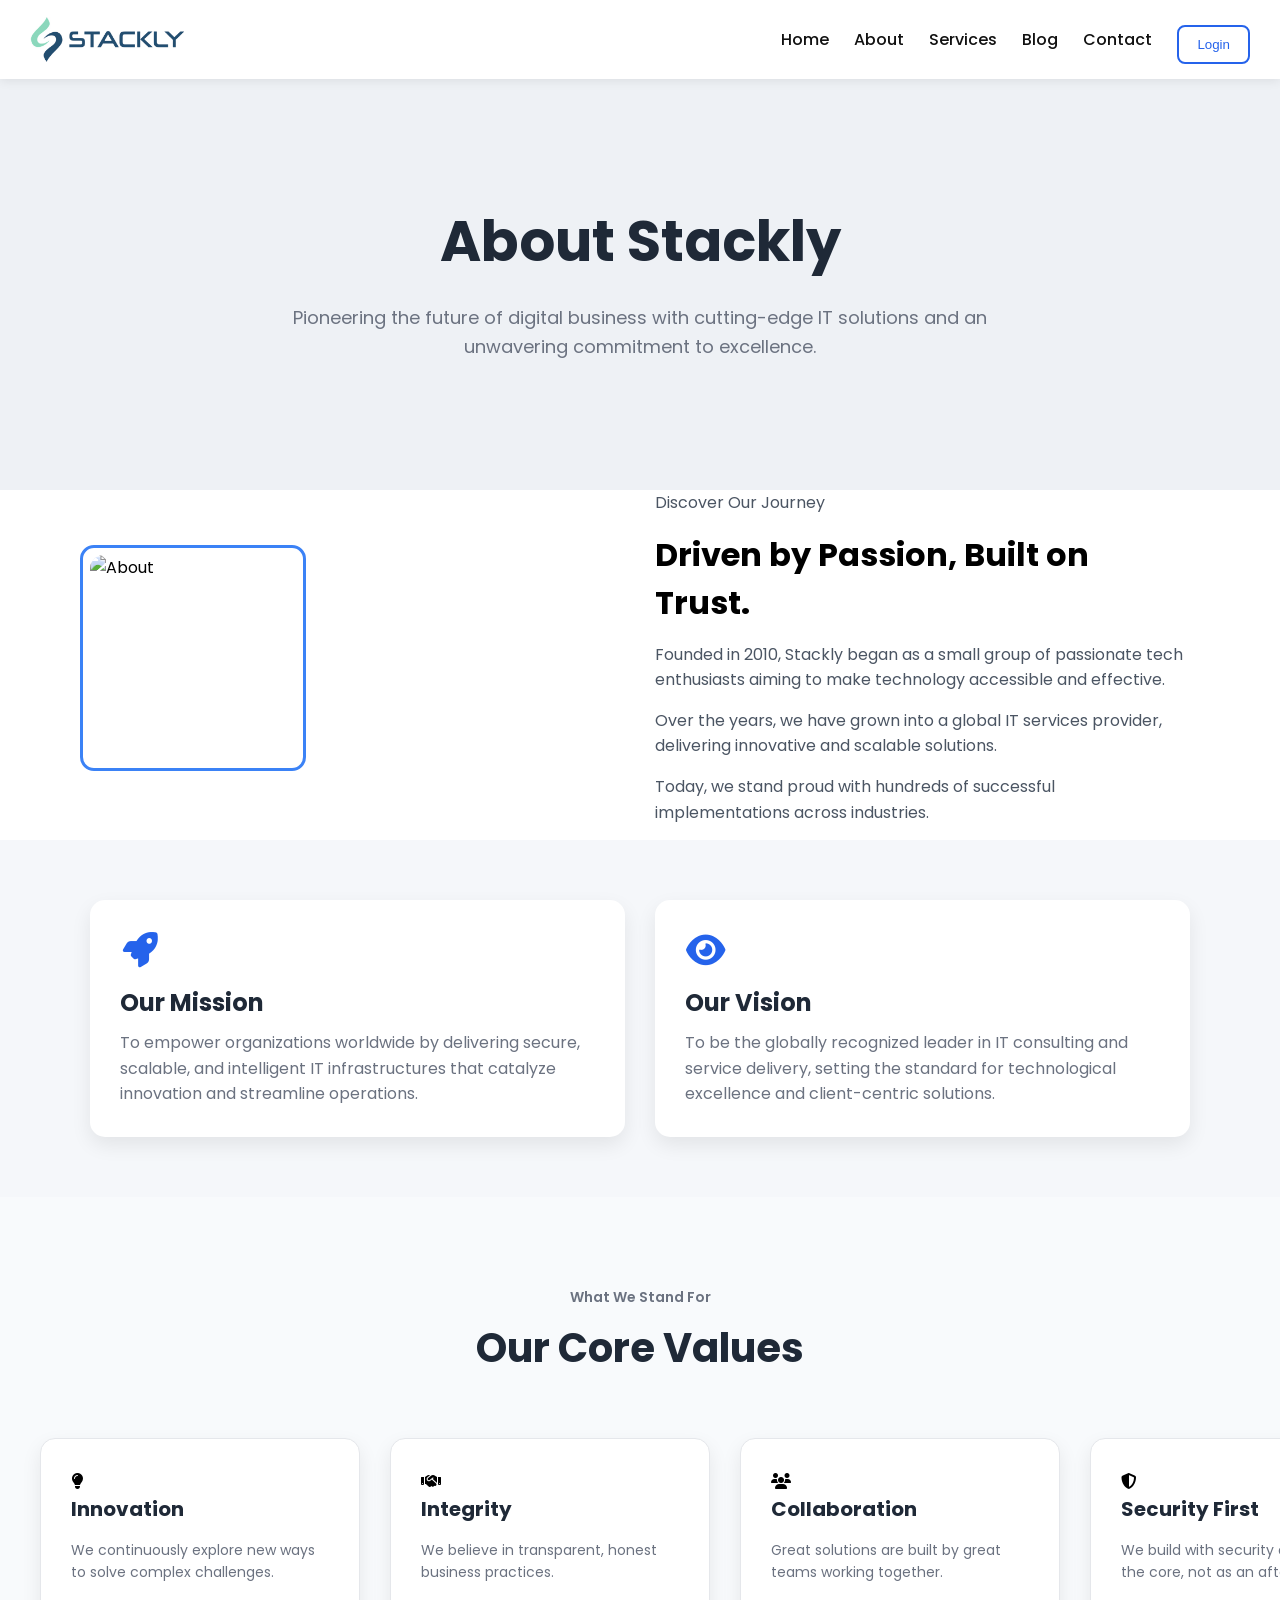
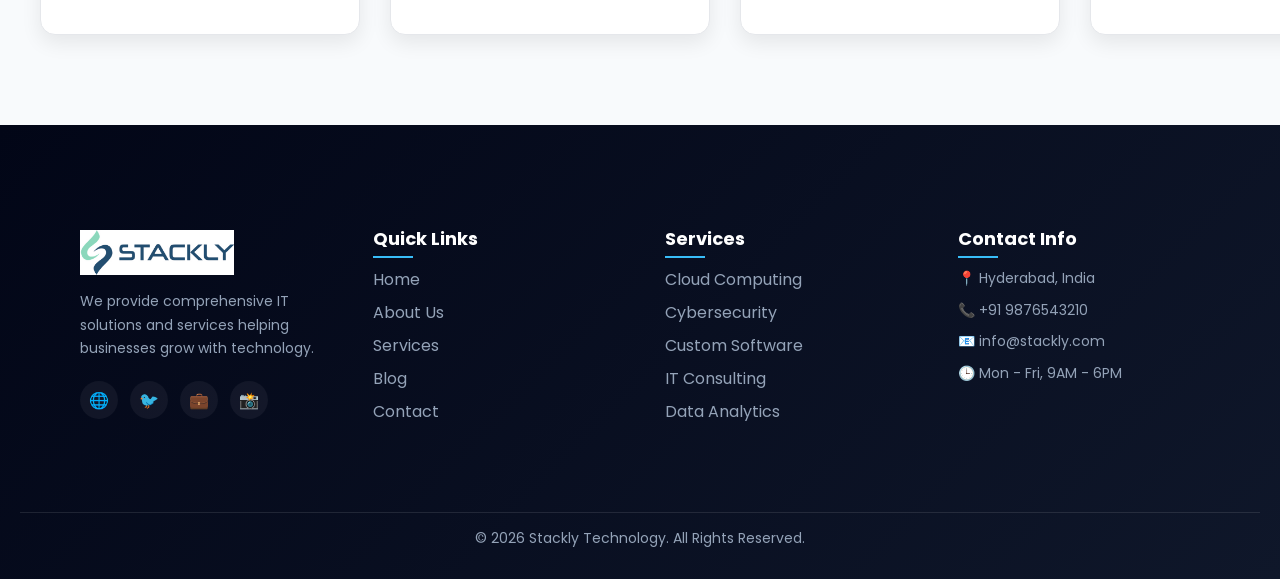
==== about.html @ 0f9a5406 "Replace Login link with button element Changed the Login link to use a button element for better acc" ====
<!DOCTYPE html>
<html>
<head>
  <title>About Stackly</title>
  <meta name="viewport" content="width=device-width, initial-scale=1.0">

  <!-- GOOGLE FONT -->
  <link href="https://fonts.googleapis.com/css2?family=Poppins:wght@300;400;600;700&display=swap" rel="stylesheet">

  <!-- FONT AWESOME -->
  <link rel="stylesheet" href="https://cdnjs.cloudflare.com/ajax/libs/font-awesome/6.5.0/css/all.min.css">
  


  <link rel="stylesheet" href="style.css">
</head>

<body>

<!-- ===== NAVBAR ===== -->
<header class="navbar">
  <a href="404.html" class="logo">
    <img src="stacklylogo.webp" alt="STACKLY Logo">
  </a>

  <div class="menu-toggle" id="menu-toggle">☰</div>

  <nav class="nav-links" id="nav-links">
    <a href="index.html">Home</a>
    <a href="about.html" class="active">About</a>
    <a href="services.html">Services</a>
    <a href="blog.html">Blog</a>
    <a href="contact.html">Contact</a>
   
     <a href="login.html"><button>Login</button></a>
  </nav>
</header>

<!-- ===== HERO ===== -->
<section class="about-clean">

  <!-- HERO -->
<section class="about-hero">
  <div class="hero-inner">

    <h1>About Stackly</h1>

    <p>
      Pioneering the future of digital business with cutting-edge IT
      solutions and an unwavering commitment to excellence.
    </p>

  </div>
</section>

  <!-- CONTENT -->
  <div class="about-container">

    <!-- IMAGE -->
<div class="premium-img">
  <img src="https://images.unsplash.com/photo-1551434678-e076c223a692?fm=webp&w=600&q=80" alt="About">
</div>

    <!-- TEXT -->
    <div class="about-text">

      <p class="tag">Discover Our Journey</p>

      <h2>Driven by Passion, Built on Trust.</h2>

      <p>
        Founded in 2010, Stackly began as a small group of passionate tech 
        enthusiasts aiming to make technology accessible and effective.
      </p>

      <p>
        Over the years, we have grown into a global IT services provider,
        delivering innovative and scalable solutions.
      </p>

      <p>
        Today, we stand proud with hundreds of successful implementations
        across industries.
      </p>

    </div>

  </div>

</section>
  <section class="about-section">

  <div class="about-container">

    <!-- Mission -->
    <div class="about-card">
      <div class="icon"><i class="fa fa-rocket"></i></div>

      <h2>Our Mission</h2>
      <p>
        To empower organizations worldwide by delivering secure, scalable,
        and intelligent IT infrastructures that catalyze innovation and
        streamline operations.
      </p>
    </div>

    <!-- Vision -->
    <div class="about-card">
   <div class="icon"><i class="fa fa-eye"></i></div>
      <h2>Our Vision</h2>
      <p>
        To be the globally recognized leader in IT consulting and service
        delivery, setting the standard for technological excellence and
        client-centric solutions.
      </p>
    </div>

  </div>

</section>
<section class="core-values">

  <p class="small-title">What We Stand For</p>
  <h2 class="main-title">Our Core Values</h2>

  <div class="values-grid">

    <div class="card">
      <i class="fa-solid fa-lightbulb"></i>
      <h3>Innovation</h3>
      <p>We continuously explore new ways to solve complex challenges.</p>
    </div>

    <div class="card">
      <i class="fa-solid fa-handshake"></i>
      <h3>Integrity</h3>
      <p>We believe in transparent, honest business practices.</p>
    </div>

    <div class="card">
      <i class="fa-solid fa-users"></i>
      <h3>Collaboration</h3>
      <p>Great solutions are built by great teams working together.</p>
    </div>

    <div class="card">
      <i class="fa-solid fa-shield-halved"></i>
      <h3>Security First</h3>
      <p>We build with security embedded at the core, not as an afterthought.</p>
    </div>

  </div>

</section>
  
<footer class="footer">

  <div class="footer-container">

    <!-- LEFT -->
    <div class="footer-box">
 <a href="404.html" class="logo">
    <img src="stacklylogo.webp" alt="STACKLY Logo">
  </a>
      <p>
        We provide comprehensive IT solutions and services helping businesses grow with technology.
      </p>

      <!-- SOCIAL -->
      <div class="social-icons">
        <a href="404.html">🌐</a>
        <a href="404.html">🐦</a>
        <a href="404.html">💼</a>
        <a href="404.html">📸</a>
      </div>
    </div>

    <!-- QUICK LINKS -->
    <div class="footer-box">
      <h3>Quick Links</h3>
      <a href="index.html">Home</a>
      <a href="about.html">About Us</a>
      <a href="services.html">Services</a>
      <a href="blog.html">Blog</a>
      <a href="contact.html">Contact</a>
    </div>

    <!-- SERVICES -->
<div class="footer-box">
  <h3>Services</h3>

  <a href="services.html">Cloud Computing</a>
  <a href="services.html">Cybersecurity</a>
  <a href="services.html">Custom Software</a>
  <a href="services.html">IT Consulting</a>
  <a href="services.html">Data Analytics</a>

</div>
    <!-- CONTACT -->
    <div class="footer-box">
      <h3>Contact Info</h3>
      <p>📍 Hyderabad, India</p>
      <p>📞 +91 9876543210</p>
      <p>📧 info@stackly.com</p>
      <p>🕒 Mon - Fri, 9AM - 6PM</p>
    </div>

  </div>

  <div class="footer-bottom">
    © 2026 Stackly Technology. All Rights Reserved.
  </div>

</footer>
<script src="script.js"></script>
</body>
</html>
---- style.css ----
/* ================= RESET ================= */
* {
  margin: 0;
  padding: 0;
  box-sizing: border-box;
}

html {
  overflow-x: hidden;
}

body {
  font-family: 'Poppins', sans-serif;
  margin: 0;
}

/* 👇 ADD THIS BELOW */
body:not(.auth-page-body) {
  padding-top: 70px;
}

/* ================= NAVBAR ================= */
/* ===== FORCE FIXED HEADER ===== */
.navbar {
  position: fixed;   /* 🔥 force fix */
  top: 0;
  left: 0;
  width: 100%;

  z-index: 9999;
  background: #ffffff;

  display: flex;
  justify-content: space-between;
  align-items: center;
  padding: 15px 30px;

  box-shadow: 0 2px 10px rgba(0,0,0,0.08);
}
.nav-links {
  display: flex;
  gap: 25px;
  margin-left: auto;
  align-items: center;
}
/* ===== LOGO CONTAINER ===== */
.logo {
  display: flex;
  align-items: center;
  text-decoration: none;
}

/* ===== LOGO IMAGE ===== */
.logo img {
  height: 45px;        /* desktop size */
  width: auto;
  max-width: 100%;
  display: block;
  cursor: pointer;
  transition: all 0.3s ease;
}

/* ===== HOVER EFFECT ===== */
.logo img:hover {
  transform: scale(1.05);
  opacity: 0.85;
}

/* ===== MOBILE RESPONSIVE ===== */
@media (max-width: 768px) {

  .logo img {
    height: 35px;      /* smaller on mobile */
  }

}

/* MENU */


.nav-links a {
  color: #111 !important;
  font-weight: 500;
  text-decoration: none;   /* 🔥 remove underline */
}

.nav-links a:hover {
  color: #2563eb;
  text-decoration: none;   /* 🔥 prevent underline on hover */
}

/* BUTTON */
.btn {
  background: linear-gradient(45deg,#6366f1,#7c3aed);
  padding: 8px 16px;
  border-radius: 6px;
  color: white;
  text-decoration: none;
}

/* HAMBURGER */
.menu-toggle {
  display: none;
  font-size: 26px;
  cursor: pointer;
  color: white;   /* 👈 IMPORTANT FIX */
}

/* ================= MOBILE NAV ================= */
/* ================= MOBILE NAV FIX ================= */
@media (max-width: 768px) {

  .menu-toggle {
    display: block;
    font-size: 26px;
    color: #111;
  }

  .nav-links {
    display: none;
    flex-direction: column;
    width: 100%;
    background: white;
    position: absolute;
    top: 70px;
    left: 0;
    text-align: center;
    padding: 20px 0;
  }

  .nav-links.active {
    display: flex;
  }

  .nav-links a {
  padding: 12px;
  display: block;
  text-decoration: none;
  color: #111;
}

.nav-links a:hover {
  text-decoration: none;
  color: #2563eb;
}
}
/*  hero*/
/* HERO FIX */
.hero {
  height: auto;
  min-height: 100vh;
  padding: 60px 20px;
}
.hero h1 {
 font-size: 24px;
 line-height: 1.3;
}

 .hero p {
 ont-size: 14px;
 }

 

 /* BUTTON FULL WIDTH */
.cta-btn {
 width: 100%;
max-width: 250px;
}


/* ================= HERO PREMIUM ================= */

.hero {
  display: grid;
  grid-template-columns: 1fr 1fr;
  align-items: center;
  gap: 50px;
  padding: 100px 40px;
  position: relative;
  overflow: hidden;
}

/* SOFT BACKGROUND GLOW */
.hero::before {
  content: "";
  position: absolute;
  width: 400px;
  height: 400px;
  background: #2563eb;
  filter: blur(120px);
  opacity: 0.2;
  top: -100px;
  left: -100px;
  z-index: 0;
}

/* TEXT */
.hero-left {
  z-index: 1;
  animation: fadeSlideLeft 1s ease forwards;
}

.hero-left h1 {
  font-size: 48px;
  line-height: 1.2;
}

.hero-left span {
  color: #2563eb;
}

.hero-left p {
  margin: 20px 0;
  color: #64748b;
}

/* BUTTONS */
.hero-buttons {
  display: flex;
  gap: 15px;
}

.btn-primary {
  background: #2563eb;
  color: white;
  padding: 12px 24px;
  border-radius: 8px;
  transition: 0.3s;
}

.btn-primary:hover {
  transform: translateY(-3px);
  box-shadow: 0 10px 25px rgba(37,99,235,0.4);
}

.btn-outline {
  border: 2px solid #2563eb;
  color: #2563eb;
  padding: 12px 24px;
  border-radius: 8px;
  transition: 0.3s;
}

.btn-outline:hover {
  background: #2563eb;
  color: white;
}

/* IMAGE */
.hero-right {
  z-index: 1;
  animation: fadeSlideRight 1s ease forwards;
}

.hero-right img {
  width: 100%;
  border-radius: 20px;
  animation: floatImage 4s ease-in-out infinite;
  box-shadow: 0 20px 40px rgba(0,0,0,0.1);
}

/* ================= ANIMATIONS ================= */

/* TEXT LEFT */
@keyframes fadeSlideLeft {
  from {
    opacity: 0;
    transform: translateX(-60px);
  }
  to {
    opacity: 1;
    transform: translateX(0);
  }
}

/* IMAGE RIGHT */
@keyframes fadeSlideRight {
  from {
    opacity: 0;
    transform: translateX(60px);
  }
  to {
    opacity: 1;
    transform: translateX(0);
  }
}

/* FLOATING IMAGE */
@keyframes floatImage {
  0% { transform: translateY(0px); }
  50% { transform: translateY(-12px); }
  100% { transform: translateY(0px); }
}

/* ================= MOBILE ================= */

@media (max-width: 768px) {

  .hero {
    grid-template-columns: 1fr;
    text-align: center;
    padding: 60px 20px;
  }

  .hero-left h1 {
    font-size: 28px;
  }

  .hero-buttons {
    flex-direction: column;
    align-items: center;
  }
}
/*About who we are tel  */
/* ================= ABOUT ================= */
.about {
  padding: 80px 20px;
  background: #f8fafc;
}

.about-container {
  max-width: 1100px;
  margin: auto;

  display: flex;
  align-items: center;
  gap: 50px;
}

/* TEXT */
.about-text {
  flex: 1;
}

.about-text h2 {
  font-size: 32px;
  margin-bottom: 15px;
}

.about-text p {
  margin-bottom: 15px;
  color: #4b5563;
  line-height: 1.6;
}

/* LIST */
.about-list {
  list-style: none;
  padding: 0;
  margin: 20px 0;
}

.about-list li {
  display: flex;
  align-items: center;
  gap: 10px;
  margin-bottom: 10px;
  font-size: 15px;
}

.about-list li::before {
  content: "✔";
  width: 20px;
  height: 20px;
  background: #3b82f6;
  color: white;
  border-radius: 50%;
  font-size: 12px;
  display: flex;
  align-items: center;
  justify-content: center;
}

/* IMAGE */
.about-image {
  flex: 1;
}

.about-image img {
  width: 100%;
  border-radius: 14px;
  display: block;
}

/* BUTTON */
.about-btn {
  display: inline-block;
  margin-top: 20px;
  padding: 10px 20px;
  background: #3b82f6;
  color: white;
  border-radius: 8px;
  text-decoration: none;
}

/* ================= MOBILE FIX ================= */
@media (max-width: 768px) {

  .about-container {
    flex-direction: column;
    gap: 25px;
  }

  /* 🔥 IMAGE FIRST */
  .about-image {
    order: -1;
    width: 100%;
  }

  .about-text {
    width: 100%;
  }

  .about-text h2 {
    font-size: 22px;
  }

  .about-text p {
    font-size: 14px;
  }

  .about-btn {
    width: 100%;
    text-align: center;
  }

}
/* =============== SERVICES ================= */ */
/* ================= SERVICES SECTION ================= */

.services-section {
  padding: 60px 20px;
  text-align: center;
  background: #f8fafc;
}

.services-grid {
  display: grid;
  grid-template-columns: repeat(3, 1fr);
  gap: 30px;
}

.card {
  background: white;
  border-radius: 12px;
  padding: 25px;
  transition: 0.3s;
  box-shadow: 0 10px 25px rgba(0,0,0,0.05);
}

.card:hover {
  transform: translateY(-10px);
}

@media (max-width: 768px) {
  .services-grid {
    grid-template-columns: 1fr;
  }
}
/* ================= WHY ================= */
/* SECTION */
.why-section {
  text-align: center;
  padding: 80px 20px;
  background: #f9fafb;
}

.why-section h2 {
  font-size: 36px;
  margin-bottom: 10px;
  font-weight: 700;
}

.subtitle {
  color: #6b7280;
  max-width: 600px;
  margin: auto;
  margin-bottom: 50px;
  font-size: 16px;
}

/* GRID */
.why-container {
  display: grid;
  grid-template-columns: repeat(4, 1fr);
  gap: 40px;
  max-width: 1100px;
  margin: auto;
}

/* BOX */
.why-box {
  text-align: center;
  transition: 0.3s;
}

/* ICON STYLE (MATCH SCREENSHOT) */
.why-box i {
  font-size: 40px;
  color: #3b82f6;
  margin-bottom: 20px;
  display: inline-block;
}

/* TEXT */
.why-box h3 {
  font-size: 18px;
  margin-bottom: 10px;
  font-weight: 600;
}

.why-box p {
  color: #6b7280;
  font-size: 14px;
  line-height: 1.6;
}

/* HOVER EFFECT */
.why-box:hover {
  transform: translateY(-5px);
}

/* RESPONSIVE */
@media (max-width: 900px) {
  .why-container {
    grid-template-columns: repeat(2, 1fr);
  }
}

@media (max-width: 500px) {
  .why-container {
    grid-template-columns: 1fr;
  }
}

/* ================= STATS ================= */
.stats {
  display: flex;
  justify-content: space-around;
  background: #020617;
  color: white;
  padding: 50px 20px;
}

.stats h1 {
  font-size: 32px;
}

.stats p {
  font-size: 14px;
}

/* ================= TESTIMONIAL ================= */
/* SECTION */
/* SECTION */
.testimonial-section {
  max-width: 1100px;
  margin: auto;
  padding: 80px 20px;
  background: #f9fafb;
  text-align: center;
}

/* TITLE */
.small-title {
  color: #6b7280;
  font-size: 14px;
  margin-bottom: 10px;
}

.testimonial-section h2 {
  font-size: 32px;
  font-weight: 700;
  color: #111827;
}

/* GRID */
.testimonial-container {
  display: grid;
  grid-template-columns: repeat(3, 1fr);
  gap: 30px;
  margin-top: 50px;
}

/* ✅ CARD (IMPORTANT FIX) */
.testimonial-card {
  background: #ffffff;
  padding: 30px;
  border-radius: 14px;
  text-align: left;
  position: relative;

  box-shadow: 0 10px 25px rgba(0,0,0,0.06);
  transition: 0.3s;
}

/* QUOTE ICON */
.testimonial-card::after {
  content: "”";
  position: absolute;
  top: 15px;
  right: 20px;
  font-size: 60px;
  color: #e5e7eb;
  font-weight: bold;
}

/* HOVER */
.testimonial-card:hover {
  transform: translateY(-6px);
  box-shadow: 0 20px 40px rgba(0,0,0,0.1);
}

/* TEXT */
.testimonial-card p {
  font-size: 15px;
  color: #374151;
  line-height: 1.6;
  margin-bottom: 25px;
}

/* USER */
.testimonial-user {
  display: flex;
  align-items: center;
  gap: 12px;
}

.testimonial-user img {
  width: 45px;
  height: 45px;
  border-radius: 50%;
}

.testimonial-user h4 {
  margin: 0;
  font-size: 16px;
  color: #111827;
}

.testimonial-user span {
  font-size: 13px;
  color: #6b7280;
}

/* ✅ RESPONSIVE */
@media (max-width: 900px) {
  .testimonial-container {
    grid-template-columns: 1fr;
  }
}



/* ================= BLOG ================= */
/* SECTION */
.blog-section {
  padding: 70px 20px;
  background: linear-gradient(to bottom, #f9fafb, #eef2ff);
  text-align: center;
  max-width: 1200px;
  margin: auto;
}

/* TITLE */
.small-title {
  color: #6366f1;
  font-size: 14px;
  font-weight: 600;
}

.blog-section h2 {
  font-size: 32px;
  font-weight: 800;
  color: #111827;
  margin-top: 10px;
}

/* GRID */
.blog-container {
  display: grid;
  grid-template-columns: repeat(auto-fit, minmax(320px, 1fr));
  gap: 25px;
  margin-top: 50px;
}

/* CARD */
.blog-card {
  background: rgba(255, 255, 255, 0.7);
  backdrop-filter: blur(10px);
  border-radius: 16px;
  overflow: hidden;
  transition: 0.3s;

  box-shadow: 0 8px 25px rgba(0,0,0,0.08);

  max-width: 380px;
  margin: auto;
}

/* HOVER */
.blog-card:hover {
  transform: translateY(-8px);
  box-shadow: 0 20px 50px rgba(0,0,0,0.15);
}

/* IMAGE */
.blog-img img {
  width: 100%;
  height: 170px; /* reduced height */
  object-fit: cover;
  transition: 0.4s;
}

/* IMAGE ZOOM */
.blog-card:hover img {
  transform: scale(1.08);
}

/* CONTENT */
.blog-content {
  padding: 16px; /* reduced padding */
  text-align: left;
}

/* META */
.blog-meta {
  font-size: 12.5px;
  color: #6b7280;
  display: flex;
  gap: 12px;
  margin-bottom: 8px;
}

/* TITLE */
.blog-content h3 {
  font-size: 17px;
  margin-bottom: 8px;
  color: #111827;
}

/* TEXT */
.blog-content p {
  font-size: 13.5px;
  color: #4b5563;
  margin-bottom: 12px;
}

/* READ MORE */
.read-more {
  color: #3b82f6;
  font-weight: 600;
  text-decoration: none;
  position: relative;
}

/* UNDERLINE ANIMATION */
.read-more::after {
  content: "";
  width: 0%;
  height: 2px;
  background: #3b82f6;
  position: absolute;
  left: 0;
  bottom: -3px;
  transition: 0.3s;
}

.read-more:hover::after {
  width: 100%;
}

/* RESPONSIVE */
@media(max-width: 768px) {
  .blog-container {
    grid-template-columns: 1fr;
  }
}
/* ================= CTA ================= */
/* BASE BUTTON */
.cta-btn {
  display: inline-block;
  margin-top: 25px;
  padding: 14px 34px;

  /* GRADIENT */
  background: linear-gradient(135deg, #6366f1, #3b82f6);

  color: white;
  font-weight: 600;
  border-radius: 10px;
  text-decoration: none;

  position: relative;
  overflow: hidden;

  transition: all 0.3s ease;

  box-shadow: 0 10px 25px whitesmoke
}

/* ================= FOOTER ================= */
.footer {
  background: #020617;
  color: #cbd5e1;
}

.footer-container {
  display: flex;
  flex-wrap: wrap;
  gap: 30px;
  padding: 50px 20px;
}

.footer-box {
  flex: 1 1 200px;
}

.footer-box a {
  display: block;
  color: #94a3b8;
  text-decoration: none;
  margin: 5px 0;
}

.footer-bottom {
  text-align: center;
  padding: 15px;
  border-top: 1px solid #1e293b;
}

/* ================= ANIMATION ================= */
@keyframes fadeUp {
  from {
    opacity: 0;
    transform: translateY(40px);
  }
  to {
    opacity: 1;
    transform: translateY(0);
  }
}

.card, .about-grid, .stats div {
  animation: fadeUp 0.8s ease;
}

/* ================= MOBILE ================= */
@media (max-width: 768px) {

  .menu-toggle {
    display: block;
  }

  .nav-links {
    display: none;
    flex-direction: column;
    width: 100%;
    text-align: center;
  }

  .nav-links.active {
    display: flex;
  }

  .about-grid {
    grid-template-columns: 1fr;
  }

  .stats {
    flex-direction: column;
    gap: 20px;
    text-align: center;
  }

}

/* ABOUT */
.about{
  padding:60px 20px;
}

.about-grid{
  display:grid;
  grid-template-columns:1fr 1fr;
  gap:30px;
}

.about img{
  width:100%;
  border-radius:10px;
}

/* SERVICES */
.services{
  padding:60px 20px;
  text-align:center;
  background:#f8fafc;
}

.grid{
  display:grid;
  grid-template-columns:repeat(auto-fit,minmax(250px,1fr));
  gap:20px;
}

.card{
  background:white;
  border-radius:10px;
  overflow:hidden;
  transition:0.3s;
}

.card:hover{
  transform:translateY(-10px);
}

.card img{
  width:100%;
  height:180px;
  object-fit:cover;
}

/* STATS */
.stats{
  display:flex;
  justify-content:space-around;
  padding:40px;
  background:#0f172a;
  color:white;
}

.stats div{
  font-size:24px;
}

.stats span{
  display:block;
  font-size:14px;
}

/* CTA */
.cta{
  text-align:center;
  padding:60px;
  background:linear-gradient(135deg,#6366f1,#3b82f6);
  color:white;
}

/* FOOTER */
.footer{
  background:#020617;
  color:#cbd5e1;
}

.footer-container{
  display:flex;
  gap:20px;
  padding:40px;
}

.footer-box{
  flex:1;
}

.footer-bottom{
  text-align:center;
  padding:10px;
}

/* ANIMATION */
.fade-in{
  opacity:0;
  transform:translateY(30px);
  transition:0.6s;
}

.fade-in.show{
  opacity:1;
  transform:translateY(0);
}


/*About page  */
/* ===== SECTION ===== */
.about {
  background: #f1f5f9;
}

/* ===== HERO ===== */
/* ===== FIXED HERO ===== */
.about-hero {
  width: 100%;
  height: 420px;
  background: #eef1f5;

  display: flex;
  align-items: center;
  justify-content: center;

  text-align: center;
}

/* CENTER CONTROL */
.hero-inner {
  max-width: 800px;
  width: 100%;
  padding: 0 20px;
}

/* TITLE */
.about-hero h1 {
  font-size: 56px;
  font-weight: 700;
  color: #1f2937;
  margin-bottom: 20px;

  white-space: nowrap; /* 🔥 FIX LINE BREAK */
}

/* TEXT */
.about-hero p {
  font-size: 18px;
  color: #6b7280;
  line-height: 1.6;
}
/* ===== CONTENT ===== */
.about-wrapper {
  max-width: 1200px;
  margin: auto;
  display: grid;
  grid-template-columns: 1fr 1fr;
  gap: 70px;
  padding: 60px 20px 100px;
  align-items: center;
}

/* ===== IMAGE ===== */
.premium-img {
  position: relative;
  width: 220px;
}

.premium-img::before {
  content: "";
  position: absolute;
  top: -10px;
  left: -10px;
  width: 100%;
  height: 100%;
  border: 3px solid #3b82f6;
  border-radius: 14px;
}

.premium-img img {
  width: 220px;
  height: 220px;
  object-fit: cover;

  border-radius: 14px;
  display: block;
}

/* ===== TEXT ===== */
.about-content h2 {
  font-size: 36px;
  color: #111827;
  margin: 10px 0;
}

.about-content p {
  color: #6b7280;
  margin-bottom: 12px;
  line-height: 1.6;
}

.small-title {
  font-size: 14px;
  color: #6b7280;
}

/* ===== MOBILE ===== */
@media (max-width: 768px) {
  .about-hero {
    height: auto;
    padding: 80px 20px;
  }

  .about-hero h1 {
    font-size: 32px;
    white-space: normal; /* allow wrap on mobile */
  }

  .about-hero p {
    font-size: 14px;
  }

}
 .about-wrapper {
    grid-template-columns: 1fr;
    gap: 25px;
    text-align: left;
  }

  /* IMAGE CONTAINER */
  .about-image {
    max-width: 100%;
  }

 @media (max-width:768px){
  .premium-img img{
    width: 160px;
    height: 160px;
  }
}

  .about-image::before {
    top: -8px;
    left: -8px;
    border-radius: 14px;
  }


  /* REMOVE EXTRA BORDER SHIFT */
  .about-image::before {
    display: none; /* 🔥 fixes mobile layout */
  }

/*  */
.about-section {
  padding: 60px 20px;
  background: #f5f7fa;
}

.about-container {
  max-width: 1100px;
  margin: auto;
  display: grid;
  grid-template-columns: repeat(2, 1fr);
  gap: 30px;
}

.about-card {
  background: white;
  padding: 30px;
  border-radius: 15px;
  box-shadow: 0 8px 20px rgba(0,0,0,0.08);
  transition: 0.3s;
}

.about-card:hover {
  transform: translateY(-5px);
}

.about-card .icon {
  font-size: 35px;
  color: #2563eb;
  margin-bottom: 15px;
}

.about-card h2 {
  margin-bottom: 10px;
  color: #1f2937;
}

.about-card p {
  color: #6b7280;
  line-height: 1.6;
}


/* 📱 Mobile */
@media (max-width: 768px) {
  .about-container {
    grid-template-columns: 1fr;
  }
}
/*  */
.core-values {
  background: #f8fafc;
  padding: 90px 20px;
  text-align: center;
}

/* Small heading */
.small-title {
  color: #6b7280;
  font-size: 14px;
  margin-bottom: 10px;
}

/* Main heading */
.main-title {
  font-size: 40px;
  font-weight: 700;
  color: #1f2937;
  margin-bottom: 60px;
}

/* Grid */
.values-grid {
  max-width: 1200px;
  margin: auto;
  display: grid;
  grid-template-columns: repeat(4, 1fr);
  gap: 30px;
}

/* Card */
.card {
  background: #ffffff;
  padding: 35px 25px;
  border-radius: 14px;
  border: 1px solid #e5e7eb;
  transition: all 0.3s ease;
}

/* Hover (very soft like your image) */
.card:hover {
  background: #eff6ff;   /* light blue */
  border-color: #2563eb;
}

.card:hover h3 {
  color: #2563eb;
}

.card:hover i {
  color: #2563eb;
}
.card p {
  font-size: 14px;
  color: #6b7280;
  line-height: 1.6;
}

/* Responsive */
@media (max-width: 992px) {
  .values-grid {
    grid-template-columns: repeat(2, 1fr);
  }
}

@media (max-width: 600px) {
  .values-grid {
    grid-template-columns: 1fr;
  }
}
/*Login Page  */


/* ===== BACKGROUND ===== */
.auth-page-body {
  padding-top: 0 !important;
}

/* ===== CENTER LOGIN ===== */
.auth-page {
  min-height: calc(100vh - 70px);
  display: flex;
  justify-content: center;
  align-items: center;
}

/* ===== CARD ===== */
.auth-box {
  background: #ffffff;
  padding: 35px;
  width: 340px;
  border-radius: 16px;
  box-shadow: 0 15px 40px rgba(0,0,0,0.2);
  text-align: center;
  animation: fadeIn 0.5s ease;
}

/* ===== TITLE ===== */
.auth-box h2 {
  margin-bottom: 20px;
  color: #0f172a;
}

/* ===== INPUTS ===== */
.auth-box input,
.auth-box select {
  width: 100%;
  padding: 12px;
  margin: 10px 0;
  border-radius: 8px;
  border: 1px solid #cbd5e1;
  font-size: 14px;
  outline: none;
  transition: all 0.3s ease;
}

/* ===== INPUT FOCUS ===== */
.auth-box input:focus,
.auth-box select:focus {
  border-color: #2563eb;
  box-shadow: 0 0 8px rgba(37, 99, 235, 0.3);
}

/* ===== BUTTON ===== */
.auth-box button {
  width: 100%;
  padding: 12px;
  margin-top: 15px;
  background: linear-gradient(135deg, #2563eb, #1d4ed8);
  color: white;
  border: none;
  border-radius: 8px;
  font-size: 15px;
  cursor: pointer;
  transition: 0.3s;
}

/* BUTTON HOVER */
.auth-box button:hover {
  transform: translateY(-2px);
  box-shadow: 0 10px 20px rgba(37, 99, 235, 0.3);
}

/* ===== LINK ===== */
.auth-box p {
  margin-top: 15px;
  font-size: 14px;
}

.auth-box a {
  color: #2563eb;
  text-decoration: none;
  font-weight: 500;
}

.auth-box a:hover {
  text-decoration: underline;
}

/* ===== ANIMATION ===== */
@keyframes fadeIn {
  from {
    opacity: 0;
    transform: translateY(30px);
  }
  to {
    opacity: 1;
    transform: translateY(0);
  }
}

/* ===== MOBILE ===== */
@media (max-width: 480px) {
  .auth-box {
    width: 90%;
    padding: 25px;
  }
}


/* Dashboard page */

.main {
  display: flex;
}

/* SIDEBAR */
.sidebar {
  width: 240px;
  background: white;
  padding: 25px;
  height: 100vh;
  position: fixed;
  box-shadow: 2px 0 10px rgba(0,0,0,0.05);
}

.sidebar h2 {
  color: #2563eb;
  margin-bottom: 30px;
}

.sidebar a {
  display: block;
  padding: 12px;
  margin-bottom: 10px;
  border-radius: 10px;
  color: #475569;
  text-decoration: none;   
}
.sidebar a:hover {
  text-decoration: none;   /* prevent underline on hover */
}
.sidebar a.active {
  background: #2563eb;
  color: white;
}

.sidebar a i {
  margin-right: 10px;
}

.sidebar button {
  margin-top: 20px;
  border: none;
  background: none;
  color: red;
}

/* CONTENT */
.content {
  margin-left: 260px;
  padding: 30px;
  width: 100%;
}

/* TOPBAR */
.topbar {
  display: flex;
  justify-content: space-between;
  align-items: center;
}

.search {
  display: flex;
  align-items: center;
  background: #e2e8f0;
  padding: 10px 15px;
  border-radius: 30px;
}

.search input {
  border: none;
  background: transparent;
  outline: none;
  margin-left: 10px;
}

.profile {
  display: flex;
  align-items: center;
  gap: 10px;
}

.profile img {
  border-radius: 50%;
}

/* CARDS */
.cards {
  display: flex;
  gap: 20px;
  margin-top: 20px;
}

.card {
  flex: 1;
  background: white;
  padding: 20px;
  border-radius: 16px;
  box-shadow: 0 10px 30px rgba(0,0,0,0.05);
}

.icon {
  width: 40px;
  height: 40px;
  display: flex;
  align-items: center;
  justify-content: center;
  border-radius: 10px;
  margin-bottom: 10px;
}

.blue { background: #dbeafe; color: #2563eb; }
.purple { background: #ede9fe; color: #7c3aed; }
.sky { background: #e0f2fe; color: #0284c7; }

.green { color: green; }
.red { color: red; }

/* BOTTOM */
.bottom {
  display: flex;
  gap: 20px;
  margin-top: 30px;
}

.activity, .tasks {
  flex: 1;
  background: white;
  padding: 20px;
  border-radius: 16px;
}

.item {
  display: flex;
  gap: 10px;
  margin-top: 10px;
}

.item i {
  background: #e0e7ff;
  padding: 10px;
  border-radius: 50%;
}

.task {
  padding: 10px;
  border-radius: 10px;
  margin-top: 10px;
}

.pending { background: #fde68a; }
.done { background: #bbf7d0; }

/* MOBILE */
/* ===== MOBILE FIX ===== */
/* ===== MOBILE APP STYLE ===== */
@media (max-width: 768px) {

  /* HIDE SIDEBAR */
  .sidebar {
    display: none;
  }

  /* HEADER */
  .mobile-header {
    display: flex;
    justify-content: space-between;
    align-items: center;
    padding: 15px;
    background: white;
    box-shadow: 0 2px 10px rgba(0,0,0,0.05);
  }

  .mobile-header img {
    border-radius: 50%;
  }

  /* CONTENT */
  .content {
    margin: 0;
    padding: 15px;
    padding-bottom: 80px; /* space for bottom nav */
  }

  /* CARDS STACK */
  .cards,
  .dashboard-cards {
    flex-direction: column;
  }

  .bottom {
    flex-direction: column;
  }
/* BOTTOM NAV */
.bottom-nav {
  position: fixed;
  bottom: 0;
  left: 0;
  width: 100%;
  background: white;
  display: flex;
  justify-content: space-around;
  padding: 10px 0;
  box-shadow: 0 -5px 15px rgba(0,0,0,0.05);
}

/* NAV ITEM */
.nav-item {
  display: flex;
  flex-direction: column;
  align-items: center;
  text-align: center;

  font-size: 12px;
  gap: 3px;

  text-decoration: none;
  color: #64748b;
}

/* ICON */
.nav-item i {
  font-size: 18px;
}

/* ACTIVE */
.nav-item.active {
  color: #2563eb;
}

/* HOVER (optional) */
.nav-item:hover {
  color: #2563eb;
}

}

/*Servce  */
/* ===== SERVICES HERO SECTION ===== */
.services-hero {
  background: #f1f5f9;
  text-align: center;
  padding: 80px 20px;
}

.services-hero h1 {
  font-size: 42px;
  font-weight: 700;
  color: #1f2937;
  margin-bottom: 15px;
}

.services-hero p {
  font-size: 16px;
  color: #6b7280;
  max-width: 650px;
  margin: auto;
  line-height: 1.6;
}

/* ===== WHAT WE DO SECTION ===== */
.what-we-do {
  padding: 100px 20px;
  text-align: center;
  background: linear-gradient(to bottom, #f8fafc, #eef2ff);
}

/* SMALL TAG */
.what-we-do .tag {
  color: #2563eb;
  font-weight: 600;
  font-size: 14px;
  margin-bottom: 10px;
  letter-spacing: 1px;
}

/* MAIN HEADING */
.what-we-do h2 {
  font-size: 40px;
  font-weight: 700;
  color: #1f2937;
  margin-bottom: 20px;
}

/* DESCRIPTION */
.what-we-do .desc {
  max-width: 700px;
  margin: auto;
  font-size: 16px;
  color: #4b5563;
  line-height: 1.7;
}

@media (max-width: 768px) {

  .what-we-do {
    padding: 70px 15px;
  }

  .what-we-do h2 {
    font-size: 26px;
  }

  .what-we-do .desc {
    font-size: 14px;
  }

}


/* ===== SERVICE SECTION ===== */
/* ===== SERVICE SECTION ===== */
/* ===== SERVICE SECTION ===== */
/* ===== SECTION ===== */
.service-section {
  padding: 80px 20px;
}

/* ===== CONTAINER ===== */
.container {
  max-width: 1000px;
  margin: auto;
  display: flex;
  align-items: center;
  justify-content: space-between;
  gap: 40px;
}

/* 🔥 MAKE CONTENT LEFT */
.content {
  order: 1;
  flex: 1;
}

/* 🔥 IMAGE RIGHT */
.image-card {
  order: 2;
  flex: 0;
  display: flex;
  justify-content: center;
}

/* ===== SMALL SQUARE IMAGE ===== */

.image-card img {
  width: 180px;   /* 👈 increased size */
  height: 180px;
  object-fit: cover;
  border-radius: 14px;
  box-shadow: 0 10px 25px rgba(0,0,0,0.15);
  transition: 0.3s ease;
}

/* hover effect (optional but nice) */
.image-card img:hover {
  transform: scale(1.05);
}

/* ===== TEXT ===== */
.content h2 {
  font-size: 28px;
  margin-bottom: 10px;
}

.content p {
  color: #6b7280;
  margin-bottom: 15px;
}

/* LIST */
.content ul {
  list-style: none;
  padding: 0;
}

.content ul li {
  margin-bottom: 8px;
  font-size: 14px;
}

/* BUTTON */
button {
  margin-top: 10px;
  padding: 10px 18px;
  border-radius: 8px;
  border: 2px solid #2563eb;
  background: transparent;
  color: #2563eb;
  cursor: pointer;
}

button:hover {
  background: #2563eb;
  color: white;
}

/* ===== MOBILE ===== */
@media (max-width: 768px) {

  .container {
    flex-direction: column;
    text-align: center;
  }

  /* IMAGE BELOW TEXT */
  .content {
    order: 1;
  }

  .image-card {
    order: 2;
  }

  .image-card img {
     width: 160px;
  height: 160px;

  }

}

  


/* PROCESS (cards like screenshot) */
.process {
  padding: 80px 10%;
  text-align: center;
}

.process-grid {
  display: grid;
  grid-template-columns: repeat(4,1fr);
  gap: 25px;
  margin-top: 40px;
}

.process-card {
  background: white;
  padding: 30px;
  border-radius: 15px;
  box-shadow: 0 10px 25px rgba(0,0,0,0.05);
}

.process-card span {
  background: #2563eb;
  color: white;
  padding: 10px 15px;
  border-radius: 50%;
  display: inline-block;
  margin-bottom: 15px;
}
/* ===== HOW WE WORK SECTION ===== */
.process {
  background: #f1f5f9;
  text-align: center;
  padding: 80px 20px;
}

.process .small {
  color: #6b7280;
  margin-bottom: 10px;
}

.process h2 {
  font-size: 36px;
  font-weight: 700;
  margin-bottom: 40px;
}

/* GRID */
.process-grid {
  max-width: 1200px;
  margin: auto;

  display: grid;
  grid-template-columns: repeat(4, 1fr);
  gap: 25px;
}

/* CARD */
.process-card {
  background: white;
  padding: 30px 25px;
  border-radius: 18px;
  box-shadow: 0 8px 20px rgba(0,0,0,0.05);
  transition: 0.3s ease;
}

/* HOVER */
.process-card:hover {
  transform: translateY(-10px);
  box-shadow: 0 15px 30px rgba(0,0,0,0.08);
}

/* NUMBER CIRCLE */
.circle {
  width: 55px;
  height: 55px;
  background: #2563eb;
  color: white;
  font-weight: bold;
  border-radius: 50%;

  display: flex;
  align-items: center;
  justify-content: center;

  margin: 0 auto 15px;
  font-size: 18px;
}

/* TEXT */
.process-card h3 {
  font-size: 18px;
  margin-bottom: 10px;
}

.process-card p {
  font-size: 14px;
  color: #6b7280;
  line-height: 1.6;
}


@media (max-width: 768px) {

  .process {
    padding: 60px 15px;
  }

  .process h2 {
    font-size: 26px;
  }

  .process-grid {
    grid-template-columns: 1fr;
    gap: 20px;
  }

  .process-card {
    padding: 20px;
  }

  .circle {
    width: 45px;
    height: 45px;
    font-size: 16px;
  }

  .process-card h3 {
    font-size: 16px;
  }

  .process-card p {
    font-size: 13px;
  }

}

/* ===== PRICING SECTION ===== */
.pricing {
  text-align: center;
  padding: 80px 20px;
  background: #f1f5f9;
}

.pricing h2 {
  font-size: 38px;
  color: #1f2937;
  margin-bottom: 10px;
}

.subtitle {
  color: #6b7280;
  margin-bottom: 50px;
}

/* GRID */
.pricing-container {
  display: flex;
  justify-content: center;
  gap: 30px;
  flex-wrap: wrap;
}

/* CARD */
.card {
  background: #fff;
  padding: 30px;
  border-radius: 15px;
  width: 320px;
  box-shadow: 0 8px 20px rgba(0,0,0,0.08);
  text-align: left;
  position: relative;
  transition: 0.3s;
}

.card:hover {
  transform: translateY(-8px);
}

/* POPULAR CARD */
.card.popular {
  border: 2px solid #2563eb;
  transform: scale(1.05);
}

.badge {
  position: absolute;
  top: -12px;
  left: 50%;
  transform: translateX(-50%);
  background: #2563eb;
  color: white;
  padding: 5px 12px;
  border-radius: 20px;
  font-size: 12px;
}

/* TEXT */
.card h3 {
  font-size: 20px;
  margin-bottom: 15px;
  color: #1f2937;
}

.card h1 {
  font-size: 36px;
  color: #2563eb;
  margin-bottom: 10px;
}

.card h1 span {
  font-size: 14px;
  color: #6b7280;
}

.card p {
  font-size: 14px;
  color: #6b7280;
  margin-bottom: 20px;
}

/* LIST */
.card ul {
  list-style: none;
  padding: 0;
  margin-bottom: 25px;
}

.card ul li {
  margin-bottom: 10px;
  font-size: 14px;
  color: #374151;
}

.card ul .disabled {
  color: #9ca3af;
  text-decoration: line-through;
}

/* BUTTONS */
.btn-outline {
  display: block;
  text-align: center;
  padding: 10px;
  border: 2px solid #2563eb;
  border-radius: 8px;
  color: #2563eb;
  text-decoration: none;
}

.btn-primary {
  display: block;
  text-align: center;
  padding: 10px;
  background: #2563eb;
  color: white;
  border-radius: 8px;
  text-decoration: none;
}
@media (max-width: 768px) {

  .pricing h2 {
    font-size: 26px;
  }

  .pricing-container {
    flex-direction: column;
    align-items: center;
  }

  .card {
    width: 90%;
  }

  .card.popular {
    transform: scale(1);
  }

}

/* ===== TECH SECTION ===== */
.tech {
  padding: 80px 20px;
  text-align: center;
  background: #f1f5f9;
}

.tech h2 {
  font-size: 34px;
  margin-bottom: 50px;
  color: #1f2937;
}

/* GRID */
.tech-grid {
  display: grid;
  grid-template-columns: repeat(7, 1fr);
  gap: 20px;
  max-width: 1000px;
  margin: auto;
}

/* BOX */
.tech-box {
  background: #e5e7eb;
  padding: 20px;
  border-radius: 12px;
  font-weight: 600;
  color: #374151;
  transition: all 0.3s ease;
  cursor: pointer;
}

/* HOVER */
.tech-box:hover {
  background: #2563eb;
  color: white;
  transform: translateY(-6px);
  box-shadow: 0 10px 20px rgba(0,0,0,0.1);
}

/* ACTIVE BOX */
.tech-box.active {
  background: #2563eb;
  color: white;
}
@media (max-width: 768px) {

  .tech h2 {
    font-size: 24px;
  }

  .tech-grid {
    grid-template-columns: repeat(3, 1fr);
    gap: 15px;
  }

  .tech-box {
    padding: 15px;
    font-size: 14px;
  }

}

/* ===== FAQ SECTION ===== */
.faq-section {
  padding: 80px 20px;
  background: #f8fafc;
  text-align: center;
}

.faq-section h2 {
  font-size: 34px;
  margin-bottom: 40px;
  color: #1f2937;
}

/* CONTAINER */
.faq {
  max-width: 800px;
  margin: auto;
}

/* ITEM */
.faq-item {
  background: #e5e7eb;
  border-radius: 10px;
  margin-bottom: 15px;
  overflow: hidden;
  transition: 0.3s;
}

/* QUESTION */
.faq-question {
  padding: 18px 20px;
  font-weight: 600;
  display: flex;
  justify-content: space-between;
  align-items: center;
  cursor: pointer;
  color: #111827;
}

/* ARROW */
.faq-question span {
  transition: transform 0.3s;
}

/* ANSWER */
.faq-answer {
  max-height: 0;
  overflow: hidden;
  padding: 0 20px;
  font-size: 14px;
  color: #374151;
  transition: all 0.4s ease;
}

/* ACTIVE */
.faq-item.active {
  background: #dbeafe;
}

.faq-item.active .faq-answer {
  max-height: 200px;
  padding: 15px 20px;
}

.faq-item.active .faq-question span {
  transform: rotate(180deg);
}
@media (max-width: 768px) {

  .faq-section h2 {
    font-size: 24px;
  }

  .faq-question {
    font-size: 14px;
    padding: 15px;
  }

  .faq-answer {
    font-size: 13px;
  }

}


/*Contact page  */




/* ===== CONTACT CARDS ===== */
/* ===== CONTACT CARDS ===== */
.contact-cards {
  max-width: 1200px;
  margin: 60px auto;
  padding: 0 20px;

  display: grid;
  grid-template-columns: repeat(3, 1fr); /* 👈 DESKTOP 3 CARDS */
  gap: 30px;
}

/* CARD STYLE */
.contact-box {
  background: white;
  padding: 30px;
  border-radius: 15px;
  text-align: center;

  box-shadow: 0 8px 20px rgba(0,0,0,0.08);
  transition: 0.3s;
}

.contact-box:hover {
  transform: translateY(-8px);
}


.contact-box h3 {
  margin-bottom: 10px;
  font-size: 20px;
}

.contact-box p {
  color: #666;
  margin-bottom: 10px;
}

.contact-box a {
  color: #2563eb;
  font-weight: 600;
  text-decoration: none;
}

/* ===== CONTACT SECTION ===== */
.contact-section {
  max-width: 1100px;
  margin: 40px auto;
  display: flex;
  gap: 40px;
  padding: 20px;
  flex-wrap: wrap;
}

/* FORM */
.contact-form {
  flex: 1;
  background: white;
  padding: 30px;
  border-radius: 16px;
  box-shadow: 0 10px 25px rgba(0,0,0,0.08);
}

.contact-form h2 {
  margin-bottom: 20px;
}

.contact-form input,
.contact-form textarea {
  width: 100%;
  padding: 12px;
  margin-bottom: 15px;
  border-radius: 8px;
  border: 1px solid #ddd;
}

.contact-form textarea {
  height: 120px;
}

.btn {
  width: 100%;
  padding: 12px;
  background: #2563eb;
  color: white;
  border: none;
  border-radius: 8px;
  cursor: pointer;
  font-size: 15px;
}

.btn:hover {
  background: #1e40af;
}

/* INFO */
.contact-info {
  flex: 1;
  padding: 20px;
}

.contact-info h2 {
  font-size: 28px;
}

.contact-info h3 {
  margin-top: 20px;
}

.contact-info p {
  color: #555;
}

/* ===== MAP ===== */
.map iframe {
  width: 100%;
  height: 300px;
  border: none;
  margin-top: 40px;
}



/* ===== RESPONSIVE ===== */
@media (max-width: 768px) {

  .contact-cards {
    grid-template-columns: 1fr;
  }

  .contact-section {
    flex-direction: column;
  }

  .navbar {
    padding: 15px;
  }
}
/*  */

/*LOGO HEAder part in thnic */

/* ================= FOOTER PREMIUM ================= */

/* ================= FOOTER ================= */

.footer {
  background: linear-gradient(135deg,#020617,#0f172a);
  color: #cbd5f5;
  padding: 60px 20px 20px;
}

/* GRID LAYOUT */
.footer-container {
  max-width: 1200px;
  margin: auto;
  display: grid;
  grid-template-columns: repeat(4, 1fr);
  gap: 50px;
}

/* LOGO */
.footer .logo {
  color: #38bdf8;
  font-size: 24px;
  margin-bottom: 15px;
}

/* TEXT */
.footer-box p {
  font-size: 14px;
  color: #94a3b8;
  line-height: 1.7;
  margin-bottom: 8px;
}

/* HEADINGS */
.footer-box h3 {
  color: white;
  font-size: 18px;
  margin-bottom: 15px;
  position: relative;
}

/* LINE UNDER HEADINGS */
.footer-box h3::after {
  content: "";
  width: 40px;
  height: 2px;
  background: #38bdf8;
  position: absolute;
  left: 0;
  bottom: -6px;
}

/* LINKS */
.footer-box a {
  display: block;
  margin-bottom: 8px;
  color: #94a3b8;
  text-decoration: none;
  transition: 0.3s;
}

.footer-box a:hover {
  color: #38bdf8;
  padding-left: 6px;
}

/* SOCIAL ICONS */
.social-icons {
  display: flex;
  gap: 12px;
  margin-top: 15px;
}

.social-icons a {
  width: 38px;
  height: 38px;
  border-radius: 50%;
  background: rgba(255,255,255,0.05);
  display: flex;
  align-items: center;
  justify-content: center;
  transition: 0.3s;
}

.social-icons a:hover {
  background: #38bdf8;
  transform: translateY(-5px);
}

/* BOTTOM */
.footer-bottom {
  text-align: center;
  margin-top: 40px;
  border-top: 1px solid rgba(255,255,255,0.1);
  padding-top: 15px;
  font-size: 14px;
  color: #94a3b8;
}
/*Mobile View  */
@media (max-width: 768px) {

  .footer {
    padding: 50px 15px 20px;
  }

  .footer-container {
    grid-template-columns: 1fr;
    text-align: center;
    gap: 30px;
  }

  .footer-box h3::after {
    left: 50%;
    transform: translateX(-50%);
  }

  .social-icons {
    justify-content: center;
  }

}
/*Bog  */
/* BLOG SECTION */
.blog-section {
  max-width: 1100px;
  margin: auto;
  padding: 40px 20px;
}

/* FEATURED */
.featured-blog {
  display: flex;
  gap: 20px;
  background: white;
  padding: 20px;
  border-radius: 12px;
}

.featured-blog img {
  width: 50%;
  border-radius: 10px;
}

.featured-content {
  flex: 1;
}

/* FILTER */
.blog-filters {
  margin: 30px 0;
}

.blog-filters button {
  margin-right: 10px;
  padding: 8px 15px;
  border-radius: 20px;
  border: none;
  background: #e5e7eb;
  cursor: pointer;
}

/* BLOG CARDS */
.blog-container {
  display: grid;
  grid-template-columns: repeat(2, 1fr);
  gap: 20px;
}

.blog-card {
  background: white;
  border-radius: 12px;
  overflow: hidden;
}

.blog-card img {
  width: 100%;
  height: 200px;
  object-fit: cover;
}

.blog-content {
  padding: 15px;
}

/* PAGINATION */
.pagination {
  text-align: center;
  margin-top: 30px;
}

.pagination a {
  margin: 0 5px;
  padding: 8px 12px;
  background: #e5e7eb;
  border-radius: 6px;
  text-decoration: none;
}

.pagination .active {
  background: #2563eb;
  color: white;
}

/* MOBILE */
@media (max-width: 768px) {

  .featured-blog {
    flex-direction: column;
  }

  .featured-blog img {
    width: 100%;
  }

  .blog-container {
    grid-template-columns: 1fr;
  }

}
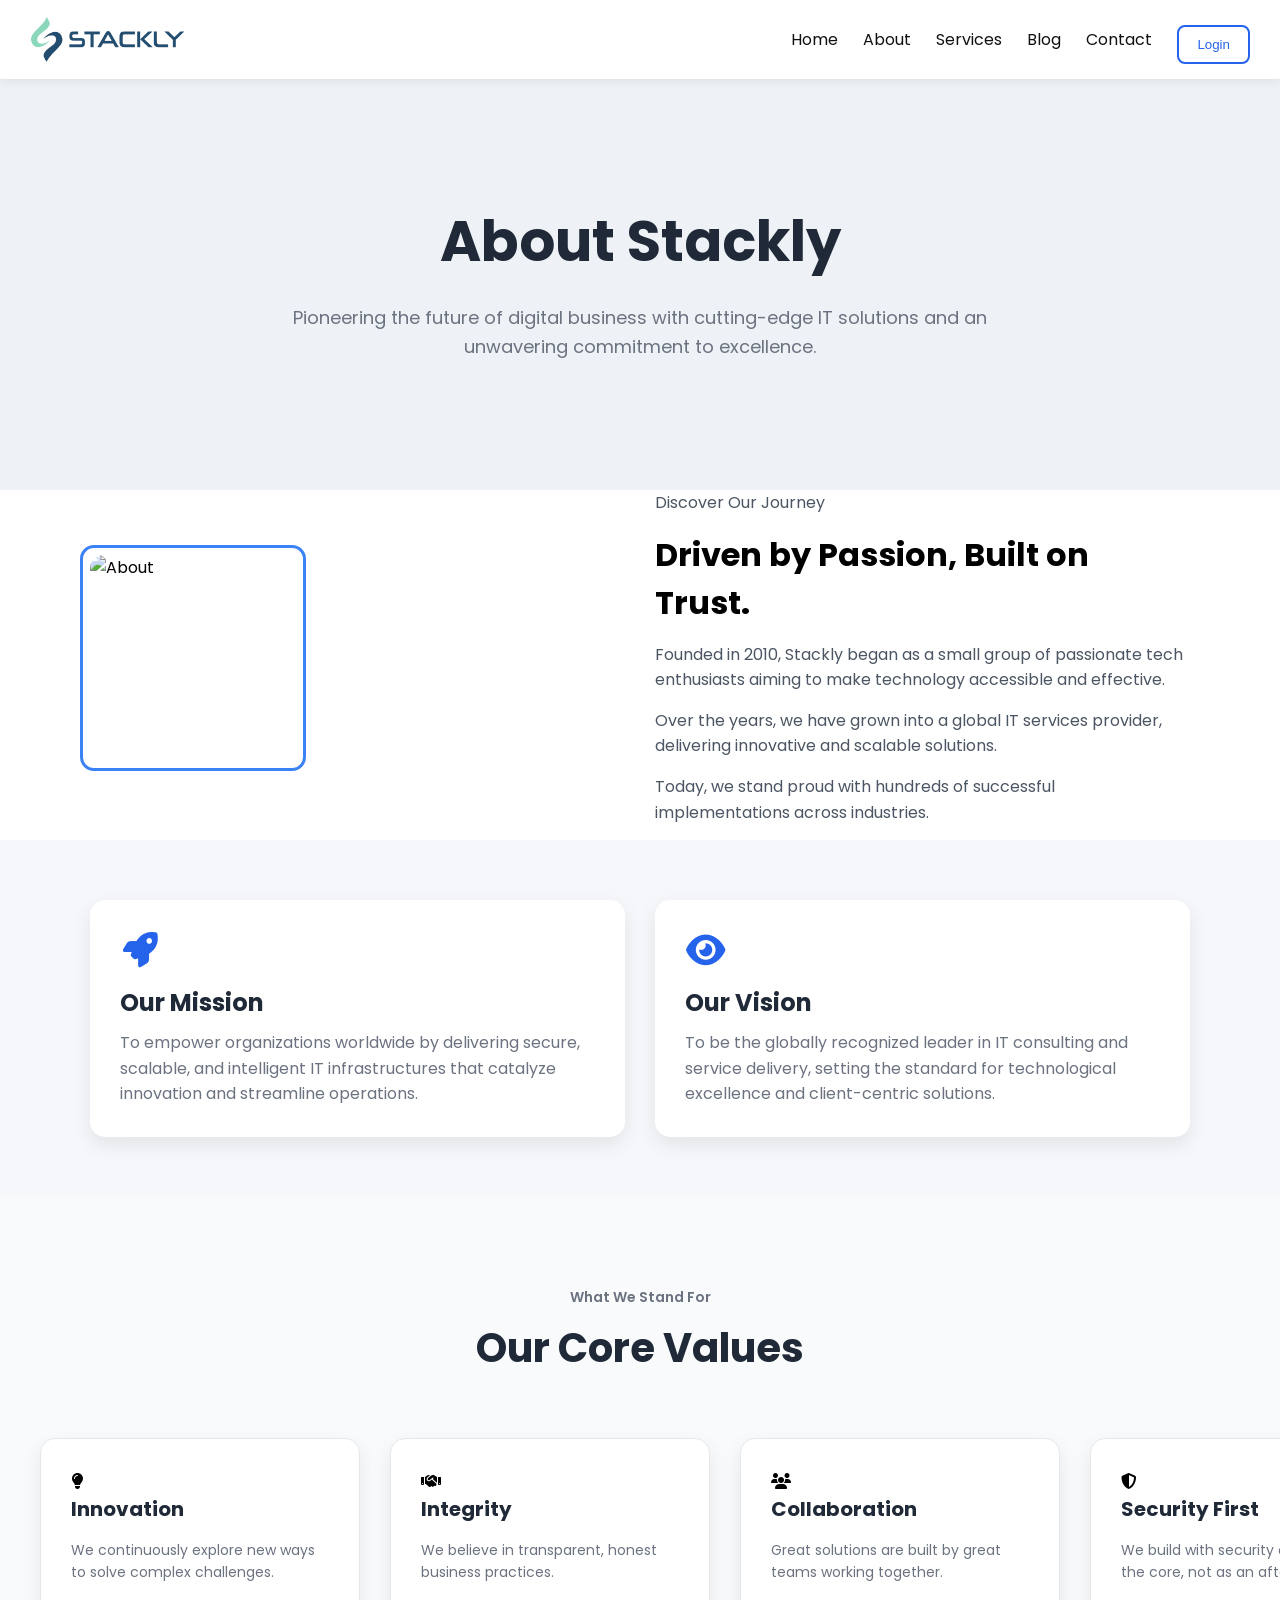
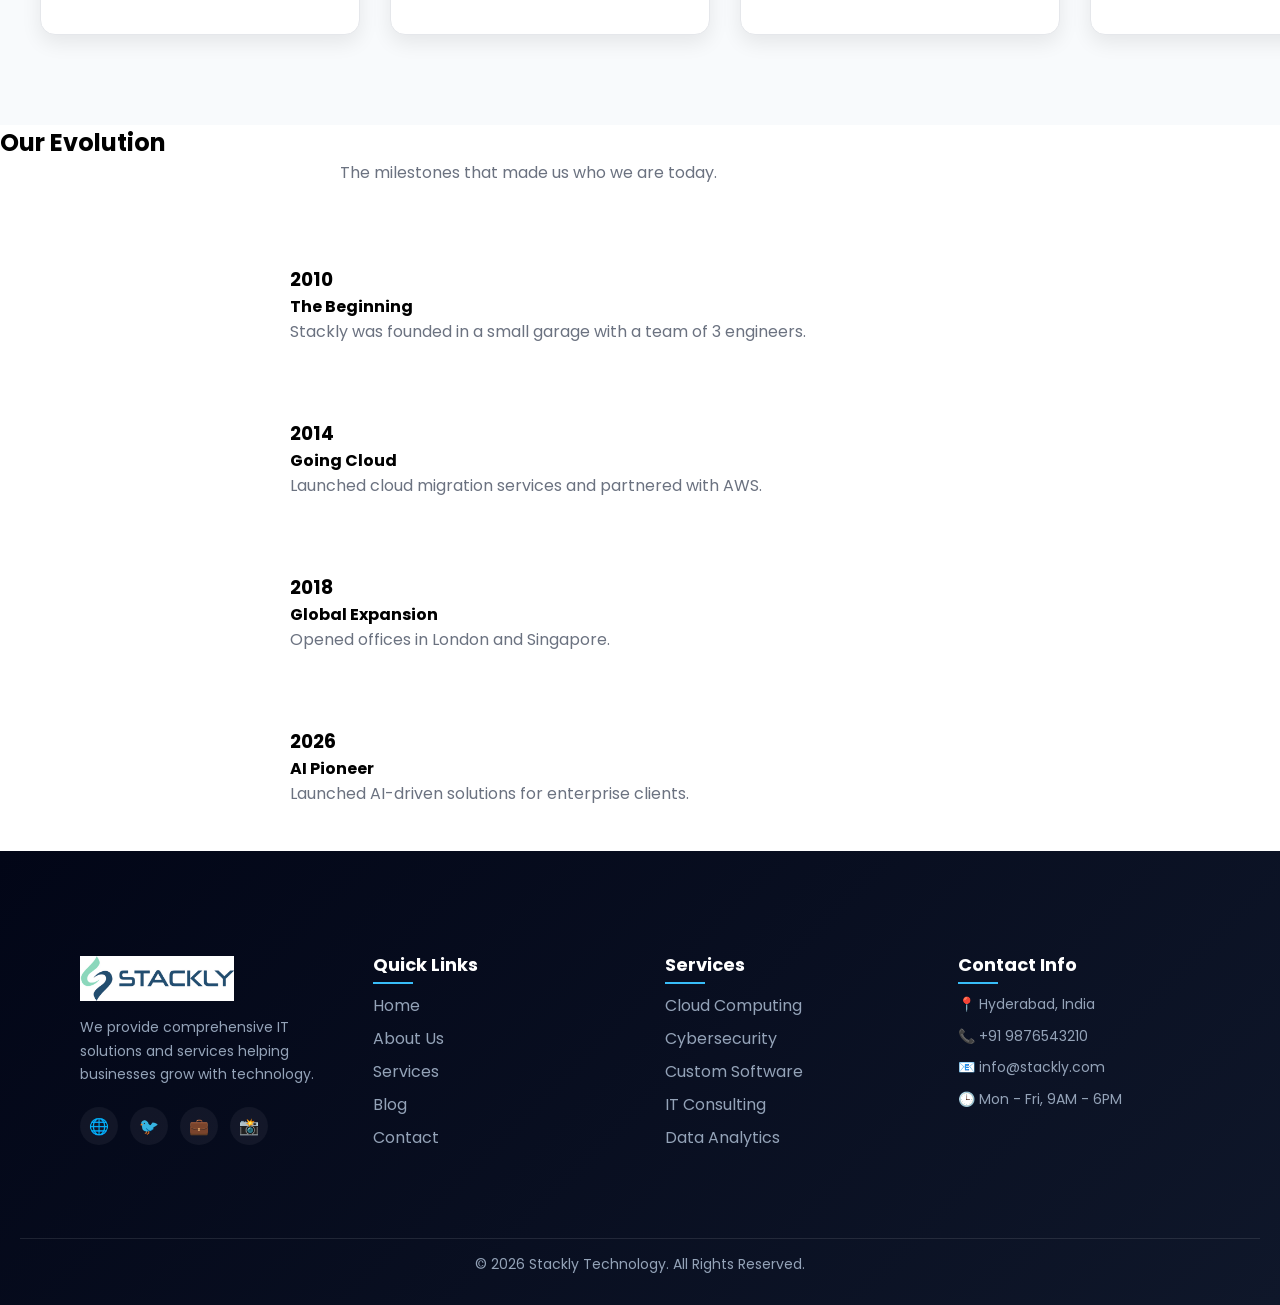
==== commit 92900f06: "Update about.html" ====
--- a/about.html
+++ b/about.html
@@ -27,7 +27,7 @@
 
   <nav class="nav-links" id="nav-links">
     <a href="index.html">Home</a>
-    <a href="about.html" class="active">About</a>
+    <a href="about.html">About</a>
     <a href="services.html">Services</a>
     <a href="blog.html">Blog</a>
     <a href="contact.html">Contact</a>
@@ -152,6 +152,52 @@
   </div>
 
 </section>
+  <section class="timeline-section">
+
+  <h1>Our Evolution</h1>
+  <p class="subtitle">
+    The milestones that made us who we are today.
+  </p>
+
+  <div class="timeline">
+
+    <!-- ITEM -->
+    <div class="timeline-item left">
+      <div class="content">
+        <h3>2010</h3>
+        <h4>The Beginning</h4>
+        <p>Stackly was founded in a small garage with a team of 3 engineers.</p>
+      </div>
+    </div>
+
+    <div class="timeline-item right">
+      <div class="content">
+        <h3>2014</h3>
+        <h4>Going Cloud</h4>
+        <p>Launched cloud migration services and partnered with AWS.</p>
+      </div>
+    </div>
+
+    <div class="timeline-item left">
+      <div class="content">
+        <h3>2018</h3>
+        <h4>Global Expansion</h4>
+        <p>Opened offices in London and Singapore.</p>
+      </div>
+    </div>
+
+    <div class="timeline-item right">
+      <div class="content">
+        <h3>2026</h3>
+        <h4>AI Pioneer</h4>
+        <p>Launched AI-driven solutions for enterprise clients.</p>
+      </div>
+    </div>
+
+  </div>
+
+</section>
+  
   
 <footer class="footer">
 
--- a/style.css
+++ b/style.css
@@ -26,10 +26,8 @@
   top: 0;
   left: 0;
   width: 100%;
-
   z-index: 9999;
   background: #ffffff;
-
   display: flex;
   justify-content: space-between;
   align-items: center;
@@ -42,6 +40,14 @@
   gap: 25px;
   margin-left: auto;
   align-items: center;
+}
+.nav-links a {
+  text-decoration: none;
+  color: #111;
+}
+.nav-links a:hover {
+  text-decoration: none;   /* extra safety */
+  color: #2563eb;
 }
 /* ===== LOGO CONTAINER ===== */
 .logo {
@@ -73,22 +79,33 @@
     height: 35px;      /* smaller on mobile */
   }
 
-}
-
-/* MENU */
-
-
-.nav-links a {
-  color: #111 !important;
-  font-weight: 500;
-  text-decoration: none;   /* 🔥 remove underline */
-}
-
-.nav-links a:hover {
-  color: #2563eb;
-  text-decoration: none;   /* 🔥 prevent underline on hover */
-}
-
+  .menu-toggle {
+    display: block;
+  }
+
+ 
+
+  .nav-links.active {
+    display: flex;
+  }
+
+  .nav-links a {
+    padding: 12px;
+    display: block;
+    text-decoration: none;
+    color: #111;
+  }
+
+  .nav-links a:hover {
+    color: #2563eb;
+  }
+
+  /* 👇 optional but recommended */
+  .nav-links a.active {
+    color: #2563eb;
+    font-weight: 600;
+  }
+}
 /* BUTTON */
 .btn {
   background: linear-gradient(45deg,#6366f1,#7c3aed);
@@ -103,17 +120,16 @@
   display: none;
   font-size: 26px;
   cursor: pointer;
-  color: white;   /* 👈 IMPORTANT FIX */
+  color: #111;  
 }
 
 /* ================= MOBILE NAV ================= */
 /* ================= MOBILE NAV FIX ================= */
+
 @media (max-width: 768px) {
 
   .menu-toggle {
     display: block;
-    font-size: 26px;
-    color: #111;
   }
 
   .nav-links {
@@ -126,24 +142,15 @@
     left: 0;
     text-align: center;
     padding: 20px 0;
+    z-index: 1000;
   }
 
   .nav-links.active {
     display: flex;
   }
 
-  .nav-links a {
-  padding: 12px;
-  display: block;
-  text-decoration: none;
-  color: #111;
-}
-
-.nav-links a:hover {
-  text-decoration: none;
-  color: #2563eb;
-}
-}
+}
+
 /*  hero*/
 /* HERO FIX */
 .hero {
@@ -157,7 +164,7 @@
 }
 
  .hero p {
- ont-size: 14px;
+ font-size: 14px;
  }
 
  
@@ -848,22 +855,6 @@
 
 /* ================= MOBILE ================= */
 @media (max-width: 768px) {
-
-  .menu-toggle {
-    display: block;
-  }
-
-  .nav-links {
-    display: none;
-    flex-direction: column;
-    width: 100%;
-    text-align: center;
-  }
-
-  .nav-links.active {
-    display: flex;
-  }
-
   .about-grid {
     grid-template-columns: 1fr;
   }
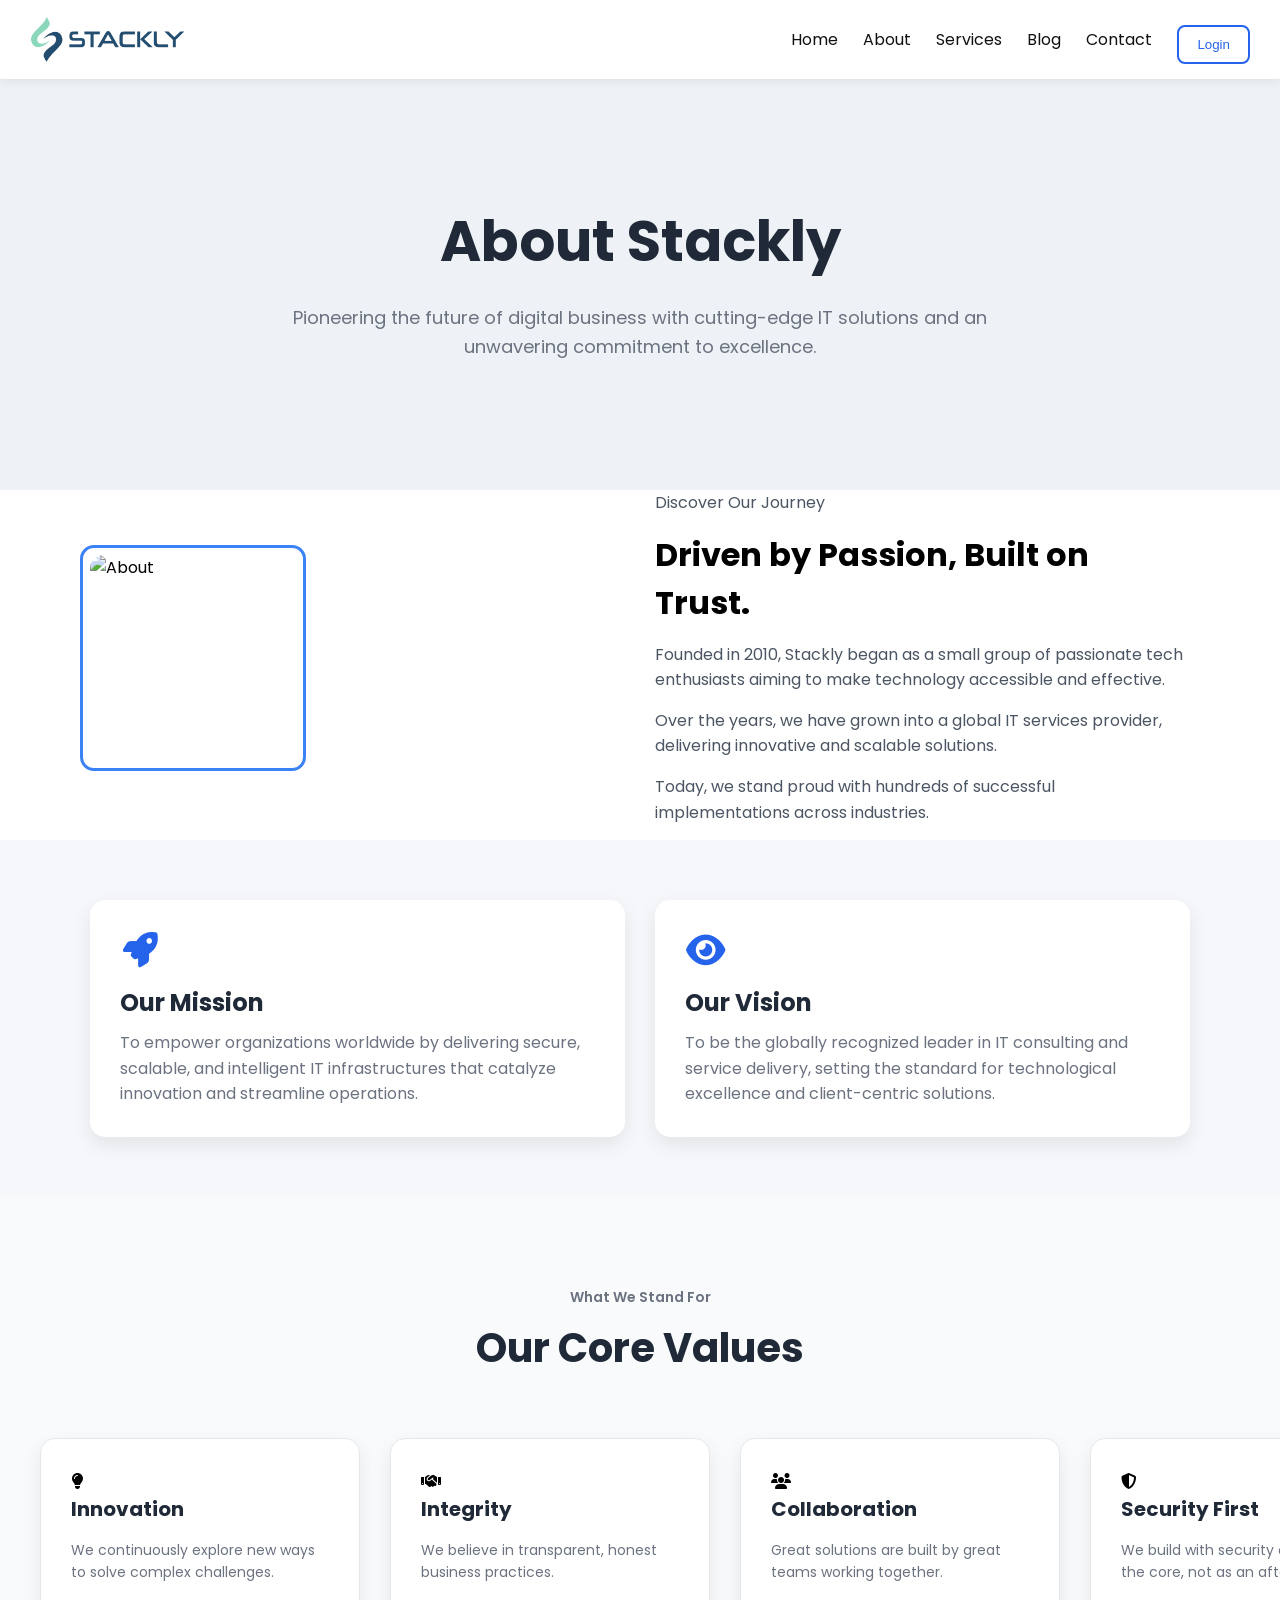
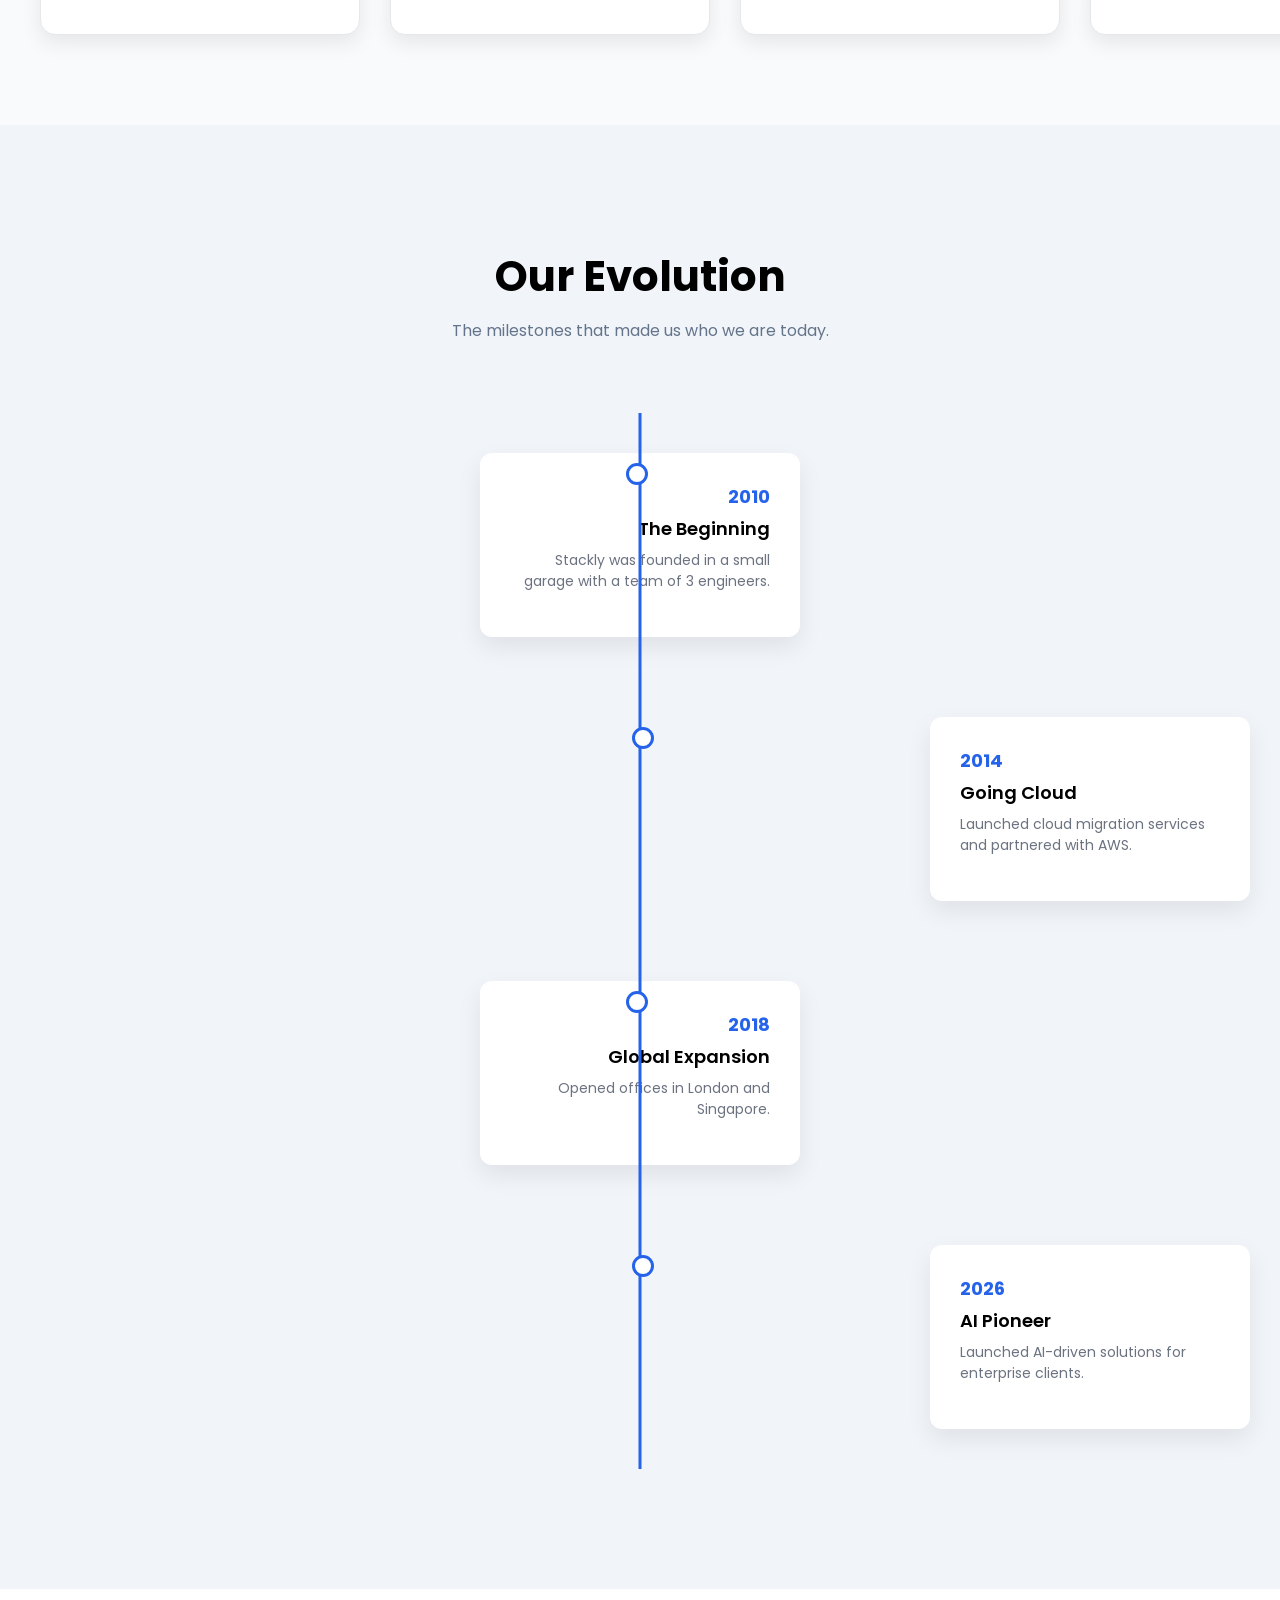
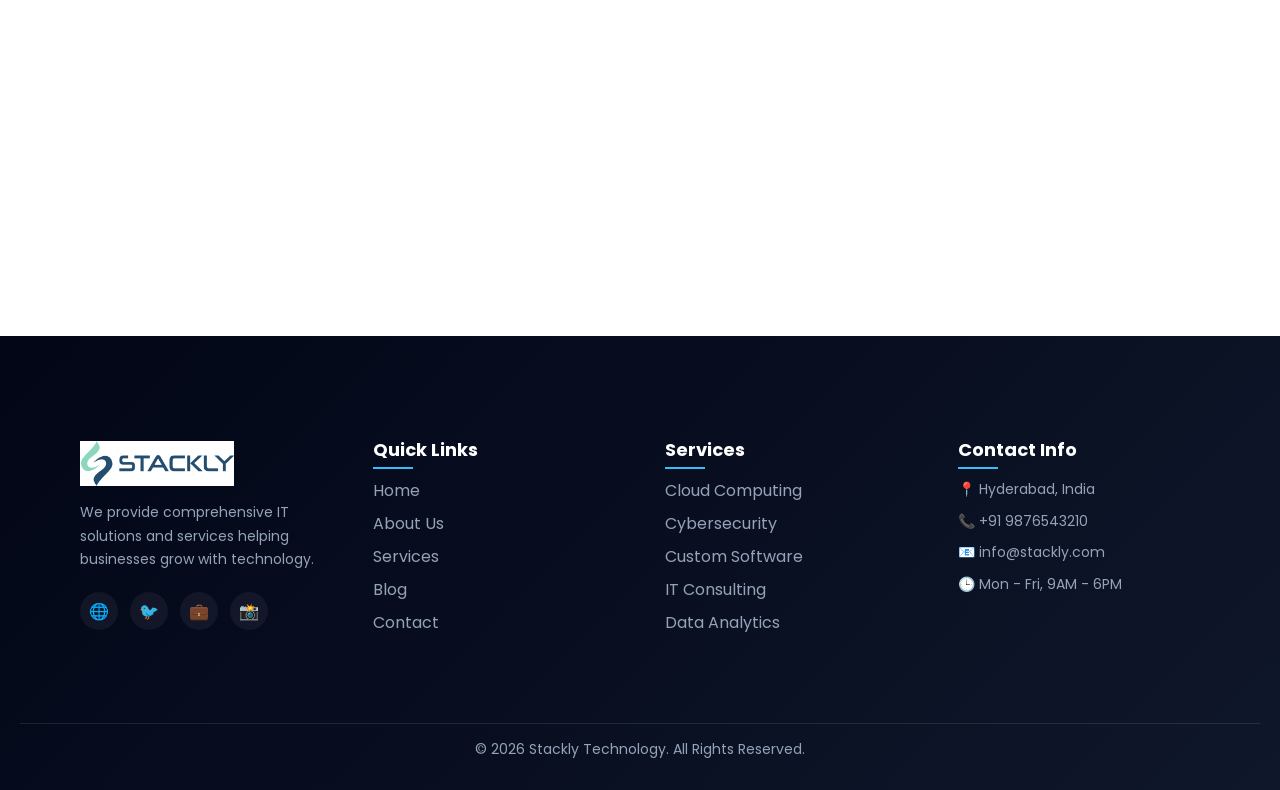
==== commit ddd0fa05: "Update about.html" ====
--- a/about.html
+++ b/about.html
@@ -197,6 +197,10 @@
   </div>
 
 </section>
+  <!-- MAP -->
+<div class="map">
+  <iframe src="https://maps.google.com/maps?q=hyderabad&t=&z=13&ie=UTF8&iwloc=&output=embed"></iframe>
+</div>
   
   
 <footer class="footer">
--- a/style.css
+++ b/style.css
@@ -1238,6 +1238,133 @@
     grid-template-columns: 1fr;
   }
 }
+/* ===== SECTION ===== */
+.timeline-section {
+  background: #f1f5f9;
+  padding: 120px 20px;
+  text-align: center;
+}
+
+.timeline-section h1 {
+  font-size: 42px;
+  font-weight: 700;
+  margin-bottom: 10px;
+}
+
+.timeline-section .subtitle {
+  color: #64748b;
+  margin-bottom: 70px;
+}
+
+/* ===== TIMELINE ===== */
+.timeline {
+  position: relative;
+  max-width: 900px;
+  margin: auto;
+}
+
+/* CENTER LINE */
+.timeline::after {
+  content: "";
+  position: absolute;
+  width: 3px;
+  background: #2563eb;
+  top: 0;
+  bottom: 0;
+  left: 50%;
+  transform: translateX(-50%);
+}
+
+/* ===== ITEMS ===== */
+.timeline-item {
+  position: relative;
+  width: 50%;
+  padding: 40px 30px;
+}
+
+/* LEFT */
+.timeline-item.left {
+  left: 0;
+  text-align: right;
+}
+
+/* RIGHT */
+.timeline-item.right {
+  left: 50%;
+  text-align: left;
+}
+
+/* ===== DOT (circle) ===== */
+.timeline-item::before {
+  content: "";
+  position: absolute;
+  width: 16px;
+  height: 16px;
+  background: white;
+  border: 3px solid #2563eb;
+  border-radius: 50%;
+  top: 50px;
+  z-index: 2;
+}
+
+/* DOT POSITIONS */
+.timeline-item.left::before {
+  right: -8px;
+}
+
+.timeline-item.right::before {
+  left: -8px;
+}
+
+/* ===== CARD ===== */
+.content {
+  background: white;
+  padding: 25px;
+  border-radius: 12px;
+  box-shadow: 0 10px 25px rgba(0,0,0,0.08);
+  display: inline-block;
+  max-width: 320px;
+}
+
+.content h3 {
+  color: #2563eb;
+  font-size: 18px;
+  margin-bottom: 5px;
+}
+
+.content h4 {
+  font-size: 18px;
+  font-weight: 600;
+  margin-bottom: 8px;
+}
+
+.content p {
+  font-size: 14px;
+  color: #475569;
+}
+
+/* ===== MOBILE ===== */
+@media (max-width: 768px) {
+
+  .timeline::after {
+    left: 10px;
+  }
+
+  .timeline-item {
+    width: 100%;
+    padding-left: 40px;
+    text-align: left;
+  }
+
+  .timeline-item.right {
+    left: 0;
+  }
+
+  .timeline-item::before {
+    left: 0;
+  }
+
+}
 /*Login Page  */
 
 
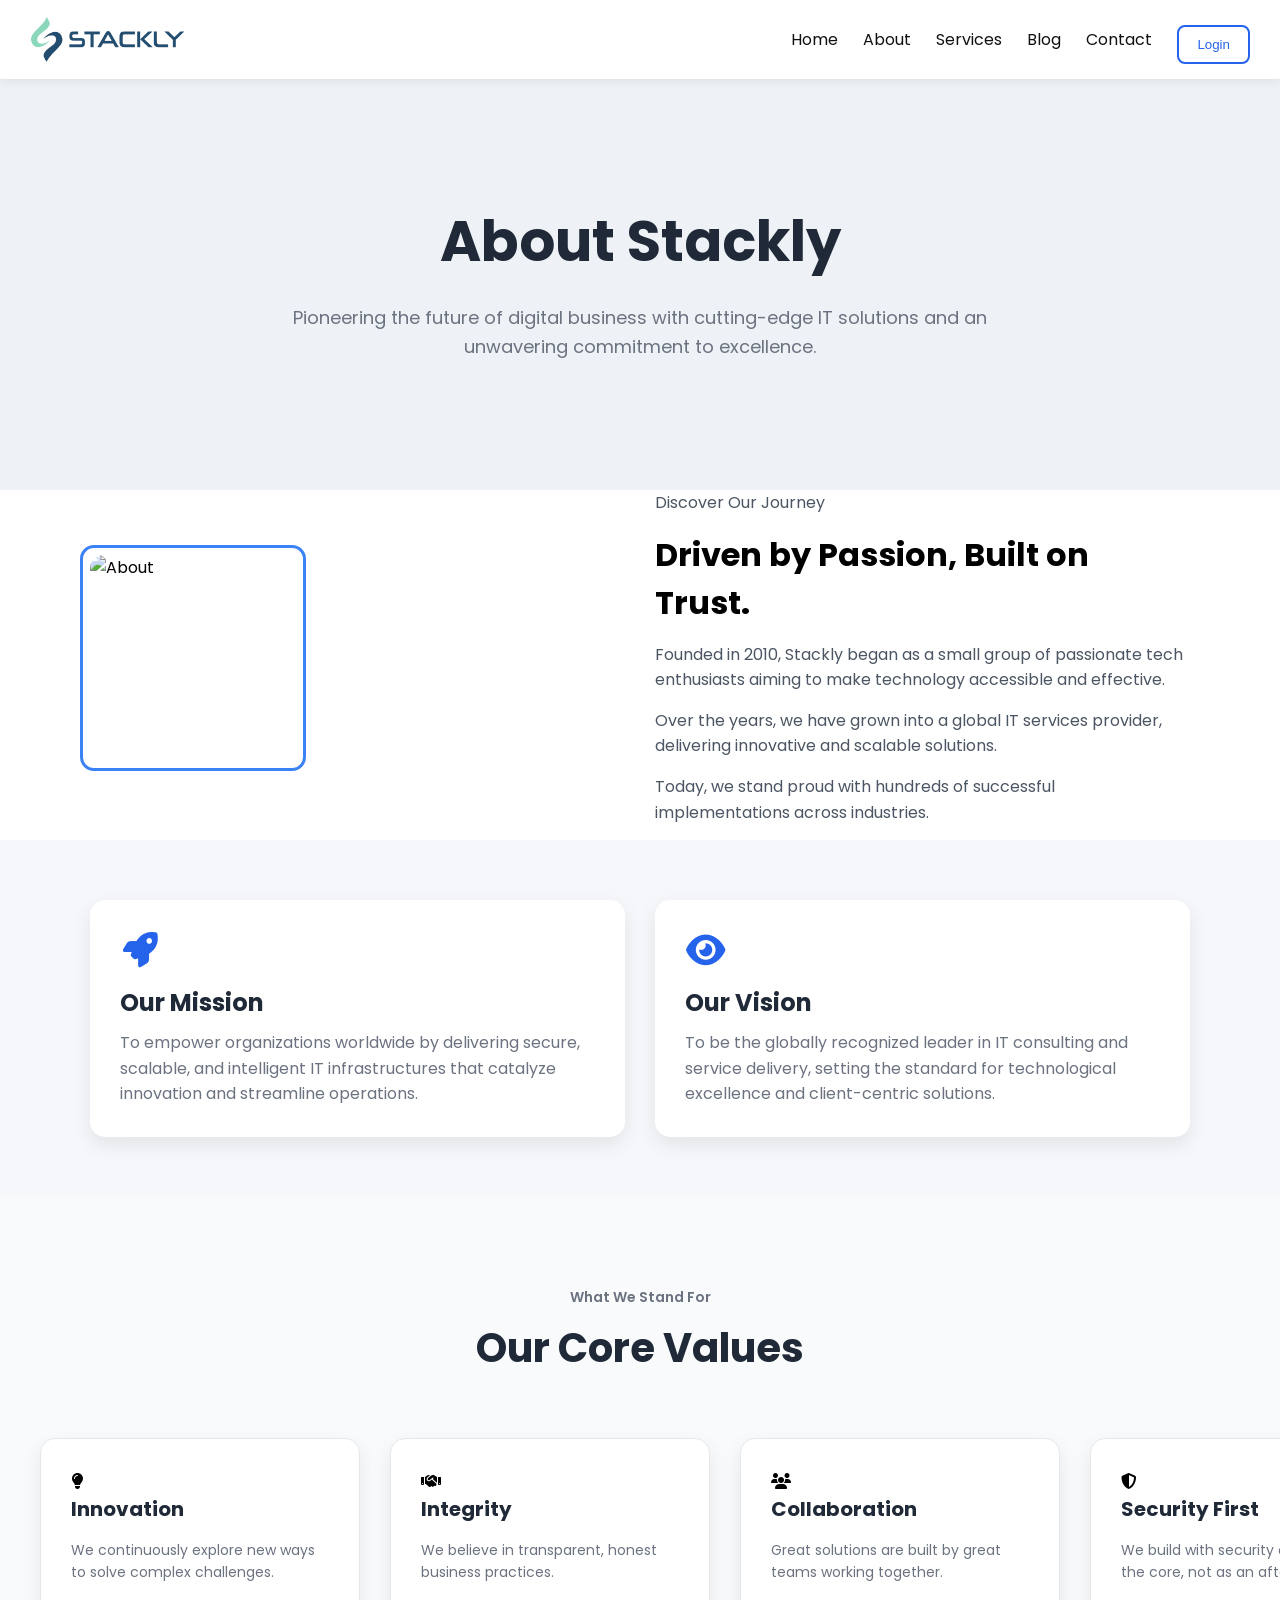
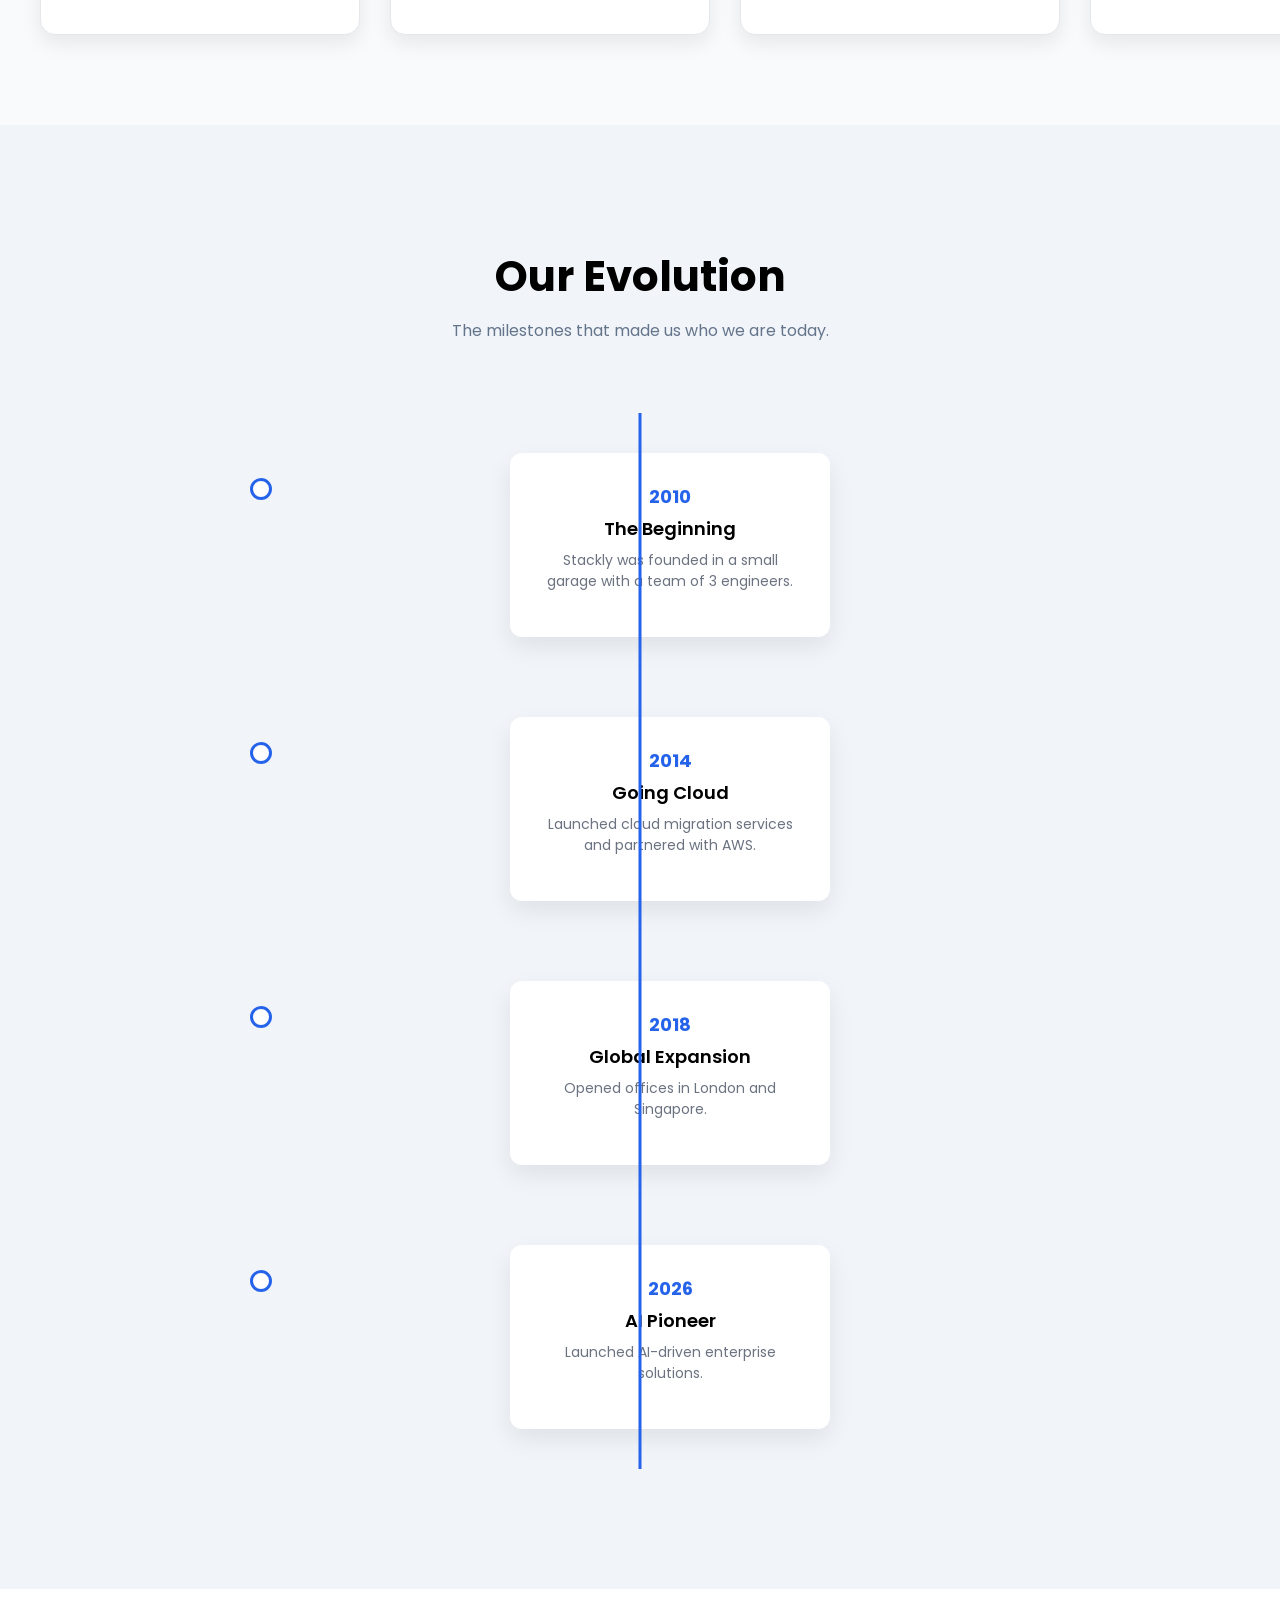
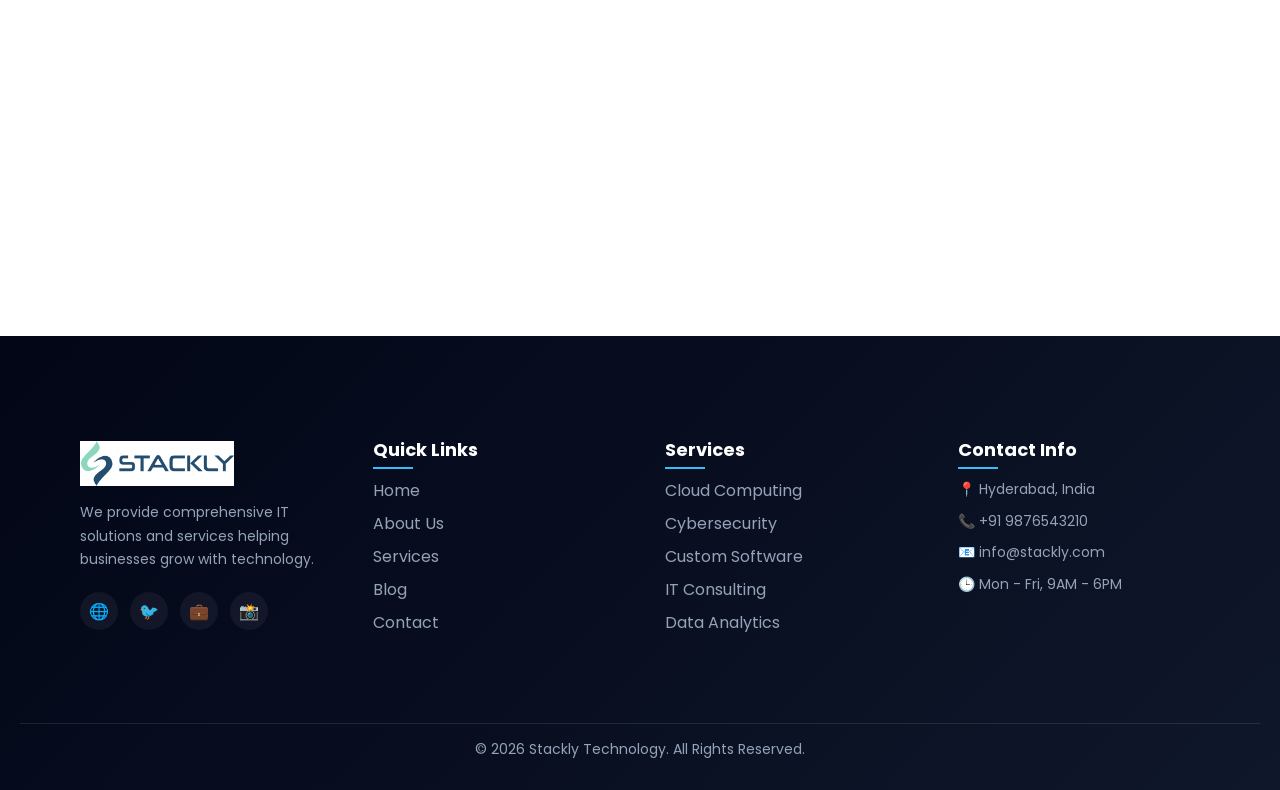
==== commit 23eadc79: "Update about.html" ====
--- a/about.html
+++ b/about.html
@@ -153,16 +153,12 @@
 
 </section>
   <section class="timeline-section">
-
   <h1>Our Evolution</h1>
-  <p class="subtitle">
-    The milestones that made us who we are today.
-  </p>
+  <p class="subtitle">The milestones that made us who we are today.</p>
 
   <div class="timeline">
 
-    <!-- ITEM -->
-    <div class="timeline-item left">
+    <div class="timeline-item">
       <div class="content">
         <h3>2010</h3>
         <h4>The Beginning</h4>
@@ -170,7 +166,7 @@
       </div>
     </div>
 
-    <div class="timeline-item right">
+    <div class="timeline-item">
       <div class="content">
         <h3>2014</h3>
         <h4>Going Cloud</h4>
@@ -178,7 +174,7 @@
       </div>
     </div>
 
-    <div class="timeline-item left">
+    <div class="timeline-item">
       <div class="content">
         <h3>2018</h3>
         <h4>Global Expansion</h4>
@@ -186,16 +182,15 @@
       </div>
     </div>
 
-    <div class="timeline-item right">
+    <div class="timeline-item">
       <div class="content">
         <h3>2026</h3>
         <h4>AI Pioneer</h4>
-        <p>Launched AI-driven solutions for enterprise clients.</p>
-      </div>
-    </div>
-
-  </div>
-
+        <p>Launched AI-driven enterprise solutions.</p>
+      </div>
+    </div>
+
+  </div>
 </section>
   <!-- MAP -->
 <div class="map">
--- a/style.css
+++ b/style.css
@@ -1279,43 +1279,50 @@
 .timeline-item {
   position: relative;
   width: 50%;
-  padding: 40px 30px;
-}
-
-/* LEFT */
+  padding: 40px 60px;
+  box-sizing: border-box;
+}
+
+/* LEFT SIDE */
 .timeline-item.left {
   left: 0;
   text-align: right;
 }
 
-/* RIGHT */
+/* RIGHT SIDE */
 .timeline-item.right {
   left: 50%;
   text-align: left;
 }
-
+.timeline-item.left {
+  padding-right: 70px;
+}
+
+.timeline-item.right {
+  padding-left: 70px;
+}
 /* ===== DOT (circle) ===== */
 .timeline-item::before {
-  content: "";
+  content: '';
   position: absolute;
   width: 16px;
   height: 16px;
   background: white;
   border: 3px solid #2563eb;
   border-radius: 50%;
-  top: 50px;
+top: 65px;
   z-index: 2;
 }
 
-/* DOT POSITIONS */
 .timeline-item.left::before {
-  right: -8px;
+  right: -10px;
+  top: 60px;
 }
 
 .timeline-item.right::before {
-  left: -8px;
-}
-
+  left: -10px;
+  top: 60px;
+}
 /* ===== CARD ===== */
 .content {
   background: white;
@@ -1342,6 +1349,10 @@
   font-size: 14px;
   color: #475569;
 }
+.content:hover {
+  transform: translateY(-5px);
+  transition: 0.3s;
+}
 
 /* ===== MOBILE ===== */
 @media (max-width: 768px) {
@@ -1360,9 +1371,9 @@
     left: 0;
   }
 
-  .timeline-item::before {
-    left: 0;
-  }
+ .timeline-item::before {
+  left: 2px;
+}
 
 }
 /*Login Page  */
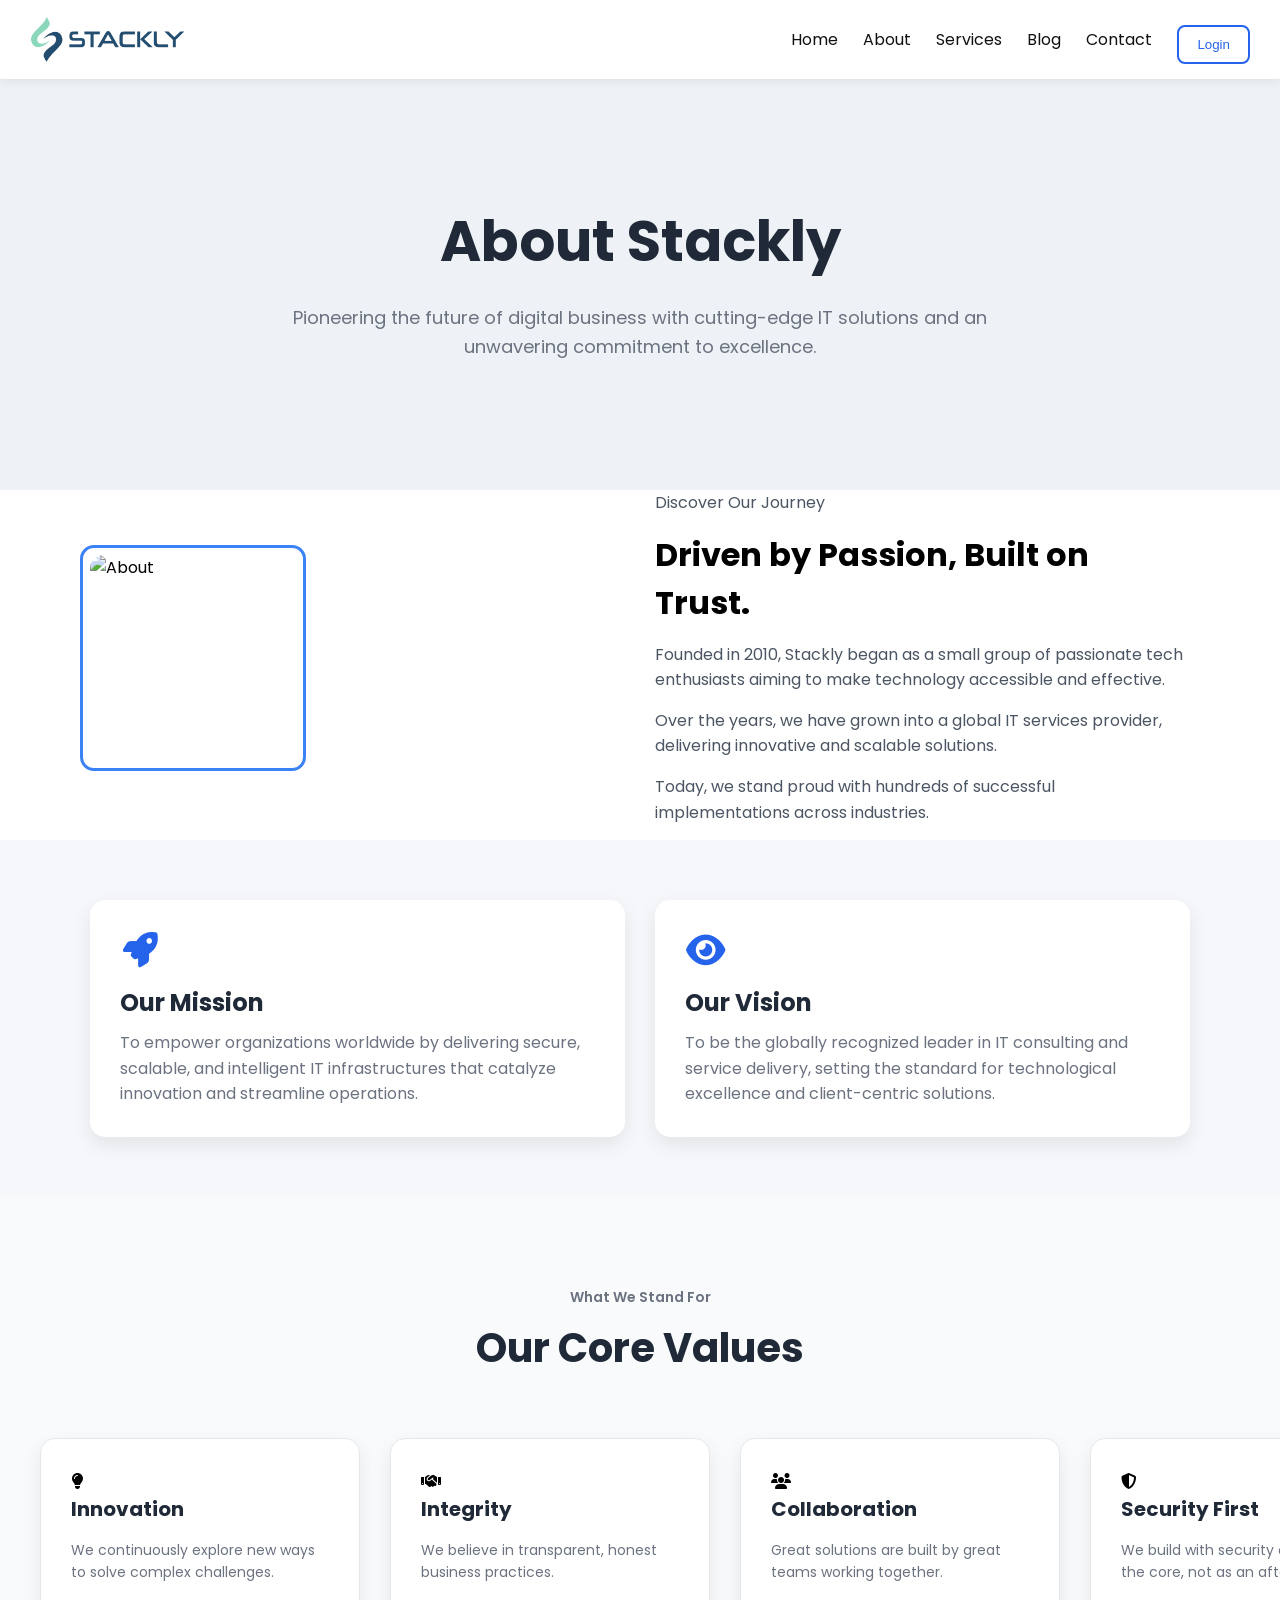
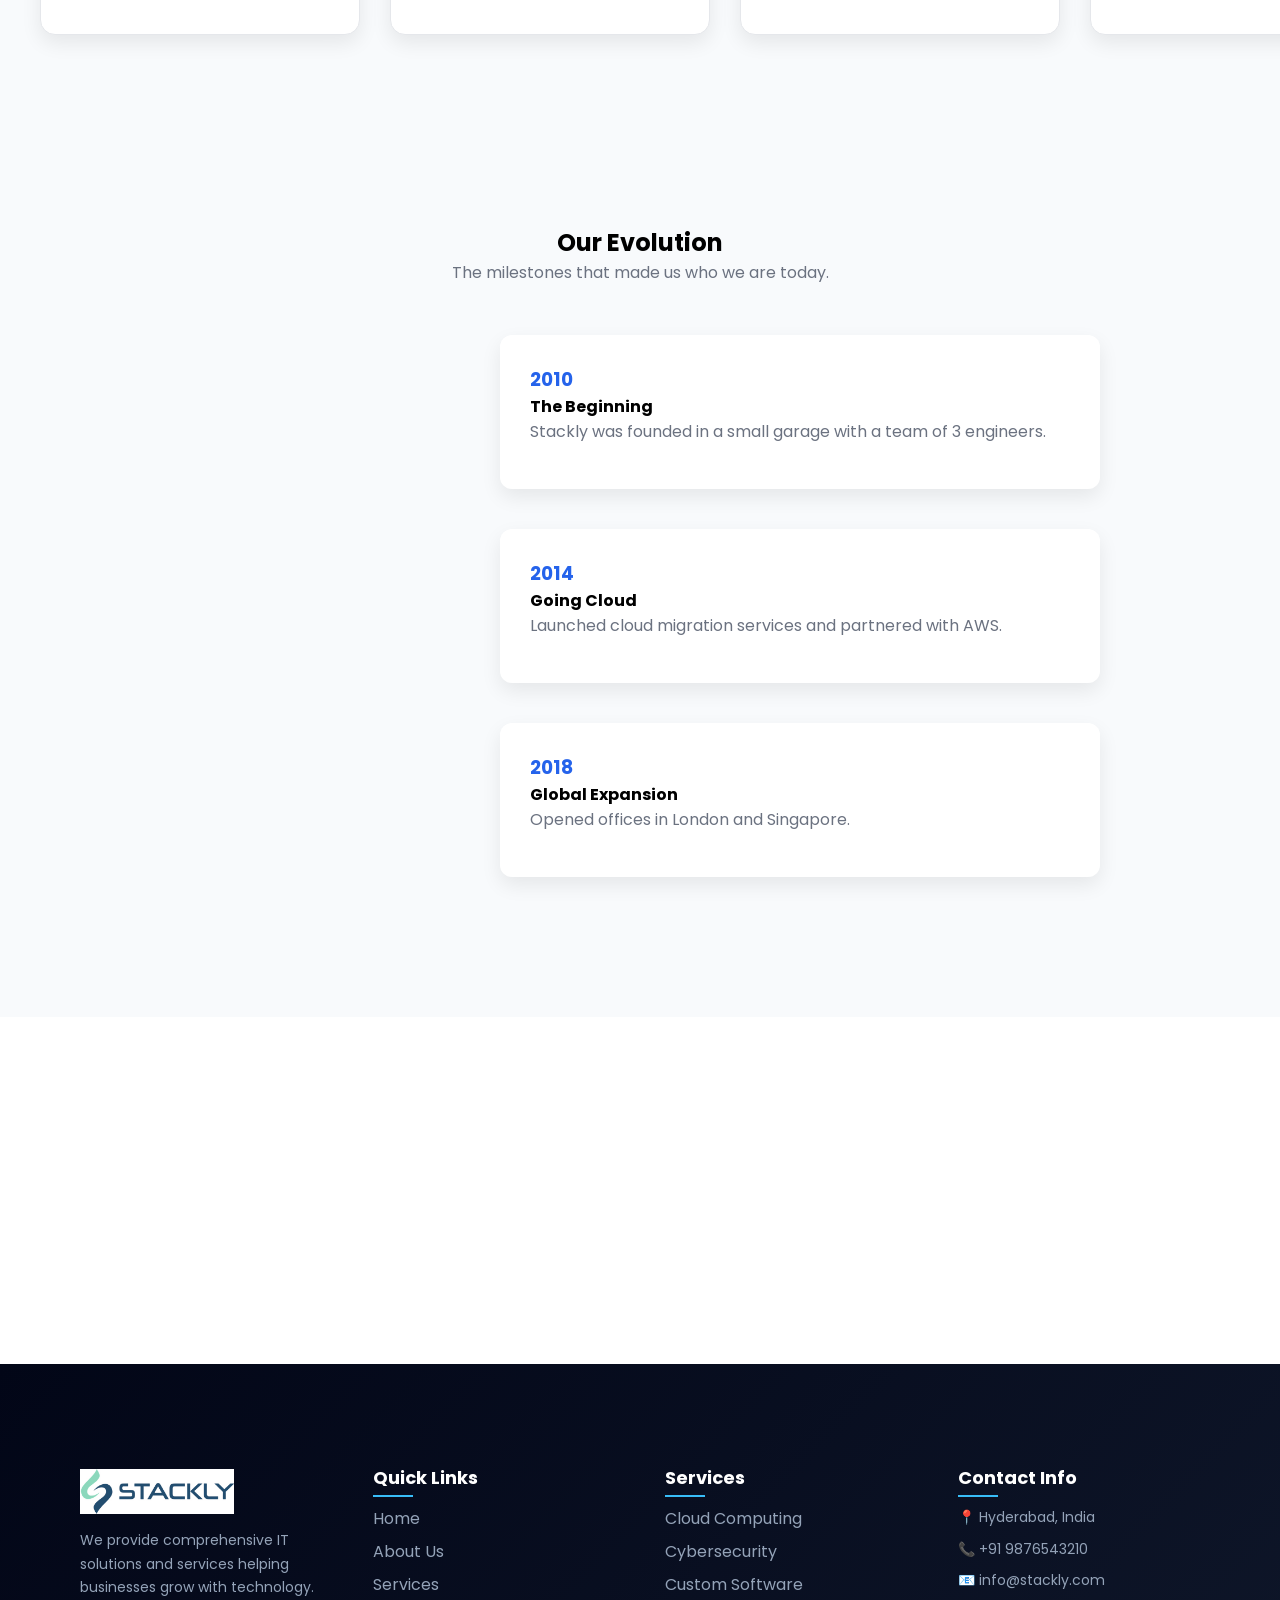
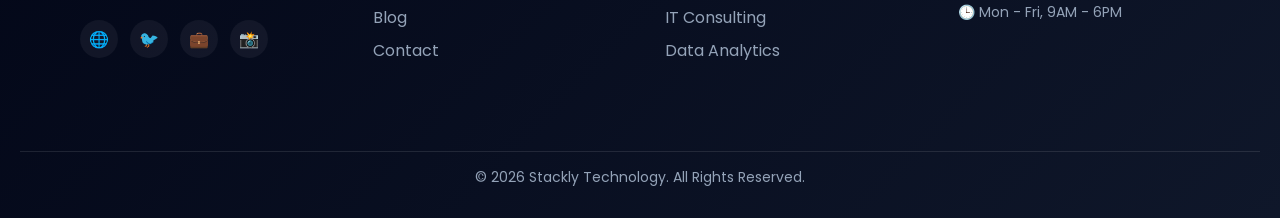
==== commit 17fe070c: "Remove AI Pioneer milestone from timeline section Removed the 2026 AI Pioneer milestone from the tim" ====
--- a/about.html
+++ b/about.html
@@ -152,7 +152,8 @@
   </div>
 
 </section>
-  <section class="timeline-section">
+<section class="timeline-section">
+
   <h1>Our Evolution</h1>
   <p class="subtitle">The milestones that made us who we are today.</p>
 
@@ -179,14 +180,6 @@
         <h3>2018</h3>
         <h4>Global Expansion</h4>
         <p>Opened offices in London and Singapore.</p>
-      </div>
-    </div>
-
-    <div class="timeline-item">
-      <div class="content">
-        <h3>2026</h3>
-        <h4>AI Pioneer</h4>
-        <p>Launched AI-driven enterprise solutions.</p>
       </div>
     </div>
 
--- a/style.css
+++ b/style.css
@@ -1239,143 +1239,104 @@
   }
 }
 /* ===== SECTION ===== */
+/* ===== SECTION ===== */
 .timeline-section {
-  background: #f1f5f9;
-  padding: 120px 20px;
+  background: #f8fafc;
+  padding: 100px 20px;
   text-align: center;
-}
-
-.timeline-section h1 {
-  font-size: 42px;
-  font-weight: 700;
-  margin-bottom: 10px;
-}
-
-.timeline-section .subtitle {
-  color: #64748b;
-  margin-bottom: 70px;
 }
 
 /* ===== TIMELINE ===== */
 .timeline {
-  position: relative;
-  max-width: 900px;
+  max-width: 800px;
   margin: auto;
 }
 
-/* CENTER LINE */
-.timeline::after {
-  content: "";
-  position: absolute;
-  width: 3px;
-  background: #2563eb;
-  top: 0;
-  bottom: 0;
-  left: 50%;
-  transform: translateX(-50%);
-}
-
-/* ===== ITEMS ===== */
+/* ===== ITEM ===== */
 .timeline-item {
-  position: relative;
-  width: 50%;
-  padding: 40px 60px;
-  box-sizing: border-box;
-}
-
-/* LEFT SIDE */
-.timeline-item.left {
-  left: 0;
-  text-align: right;
-}
-
-/* RIGHT SIDE */
-.timeline-item.right {
-  left: 50%;
-  text-align: left;
-}
-.timeline-item.left {
-  padding-right: 70px;
-}
-
-.timeline-item.right {
-  padding-left: 70px;
-}
-/* ===== DOT (circle) ===== */
-.timeline-item::before {
-  content: '';
-  position: absolute;
-  width: 16px;
-  height: 16px;
-  background: white;
-  border: 3px solid #2563eb;
-  border-radius: 50%;
-top: 65px;
-  z-index: 2;
-}
-
-.timeline-item.left::before {
-  right: -10px;
-  top: 60px;
-}
-
-.timeline-item.right::before {
-  left: -10px;
-  top: 60px;
-}
+  margin-bottom: 40px;
+}
+
 /* ===== CARD ===== */
 .content {
   background: white;
   padding: 25px;
   border-radius: 12px;
-  box-shadow: 0 10px 25px rgba(0,0,0,0.08);
-  display: inline-block;
-  max-width: 320px;
-}
-
+  box-shadow: 0 8px 20px rgba(0,0,0,0.08);
+  max-width: 600px;
+  margin: auto;
+  text-align: left;
+
+  /* 🔥 ANIMATION */
+  opacity: 0;
+  transform: translateY(40px);
+  animation: fadeUp 0.8s ease forwards;
+}
+
+/* DELAY FOR EACH CARD */
+.timeline-item:nth-child(1) .content { animation-delay: 0.2s; }
+.timeline-item:nth-child(2) .content { animation-delay: 0.4s; }
+.timeline-item:nth-child(3) .content { animation-delay: 0.6s; }
+
+/* KEYFRAMES */
+@keyframes fadeUp {
+  to {
+    opacity: 1;
+    transform: translateY(0);
+  }
+}
+
+/* TEXT */
 .content h3 {
   color: #2563eb;
-  font-size: 18px;
-  margin-bottom: 5px;
-}
-
-.content h4 {
-  font-size: 18px;
-  font-weight: 600;
-  margin-bottom: 8px;
 }
 
 .content p {
-  font-size: 14px;
   color: #475569;
 }
 .content:hover {
   transform: translateY(-5px);
-  transition: 0.3s;
-}
-
-/* ===== MOBILE ===== */
+}
+/* ===== MOBILE VIEW ===== */
 @media (max-width: 768px) {
 
-  .timeline::after {
-    left: 10px;
+  .timeline-section {
+    padding: 60px 15px;
+  }
+
+  .timeline {
+    max-width: 100%;
   }
 
   .timeline-item {
-    width: 100%;
-    padding-left: 40px;
-    text-align: left;
-  }
-
-  .timeline-item.right {
-    left: 0;
-  }
-
- .timeline-item::before {
-  left: 2px;
-}
-
-}
+    margin-bottom: 30px;
+  }
+
+  .content {
+    width: 100%;          /* full width on mobile */
+    max-width: 100%;
+    padding: 18px;
+    border-radius: 10px;
+  }
+
+  .timeline-section h1 {
+    font-size: 28px;
+  }
+
+  .subtitle {
+    font-size: 14px;
+    margin-bottom: 40px;
+  }
+
+  .content h4 {
+    font-size: 16px;
+  }
+
+  .content p {
+    font-size: 13px;
+  }
+}
+
 /*Login Page  */
 
 
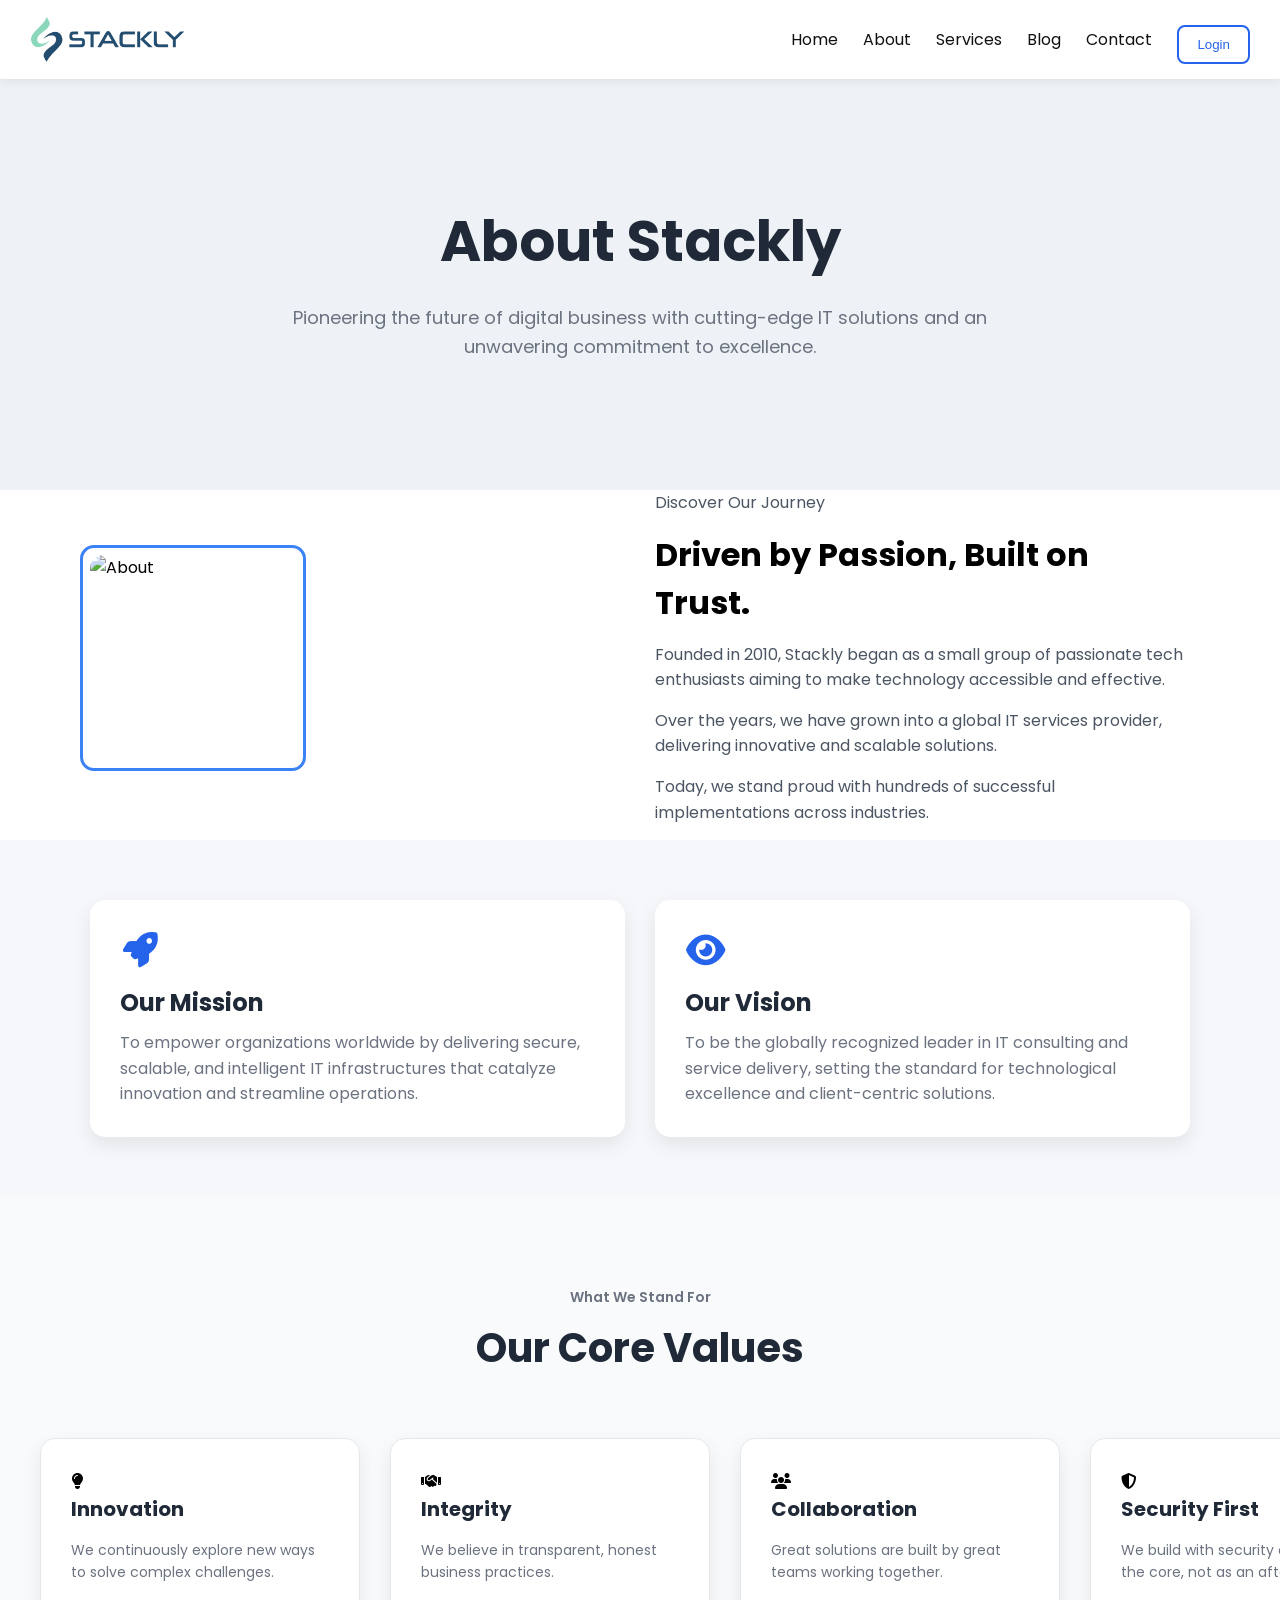
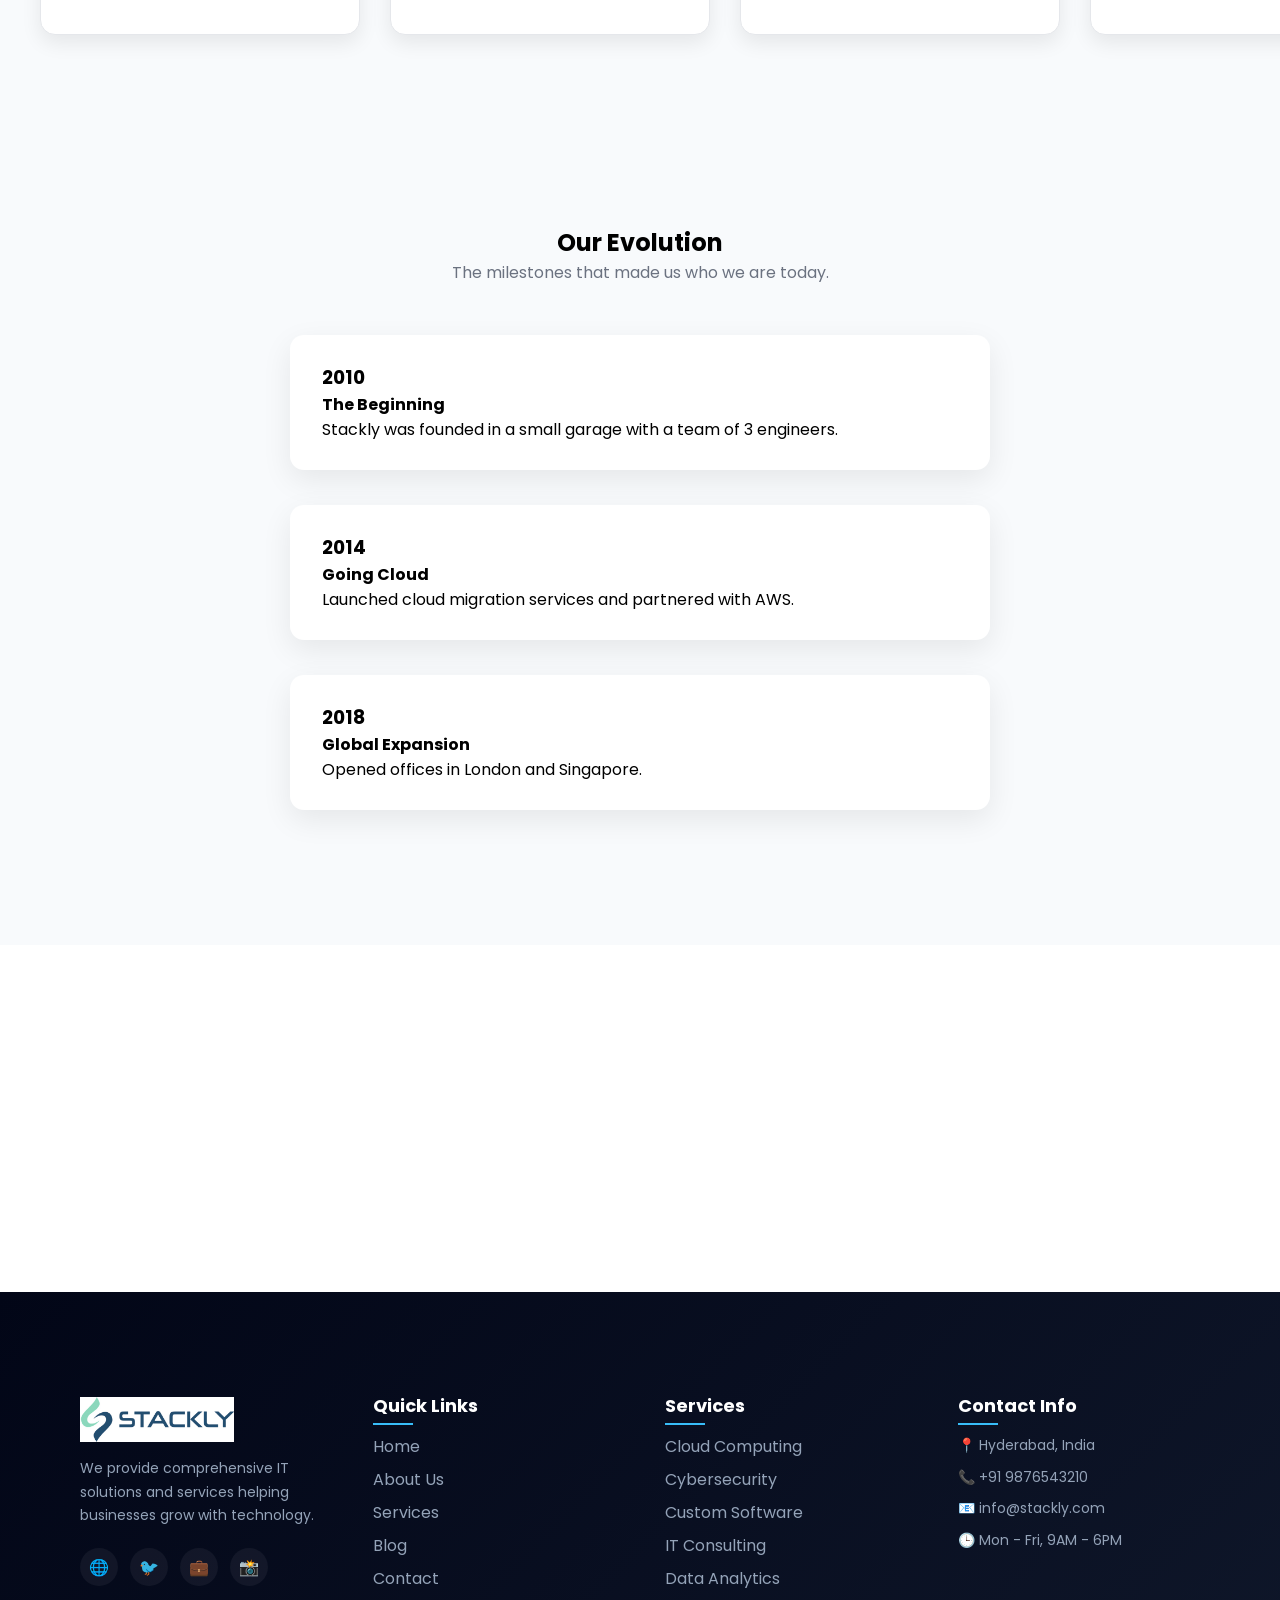
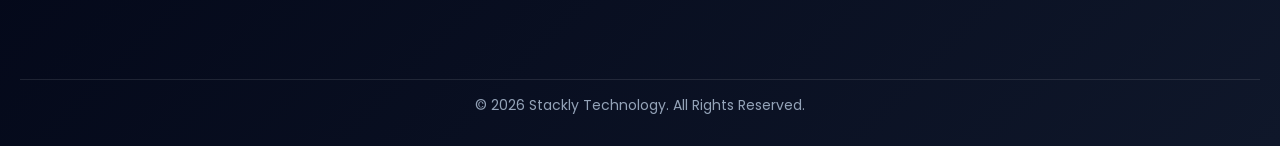
==== commit ed80cf2a: "Refactor timeline item structure in about.html" ====
--- a/about.html
+++ b/about.html
@@ -160,7 +160,7 @@
   <div class="timeline">
 
     <div class="timeline-item">
-      <div class="content">
+      <div class="timeline-content">
         <h3>2010</h3>
         <h4>The Beginning</h4>
         <p>Stackly was founded in a small garage with a team of 3 engineers.</p>
@@ -168,7 +168,7 @@
     </div>
 
     <div class="timeline-item">
-      <div class="content">
+      <div class="timeline-content">
         <h3>2014</h3>
         <h4>Going Cloud</h4>
         <p>Launched cloud migration services and partnered with AWS.</p>
@@ -176,7 +176,7 @@
     </div>
 
     <div class="timeline-item">
-      <div class="content">
+    <div class="timeline-content">
         <h3>2018</h3>
         <h4>Global Expansion</h4>
         <p>Opened offices in London and Singapore.</p>
--- a/style.css
+++ b/style.css
@@ -1247,27 +1247,36 @@
 }
 
 /* ===== TIMELINE ===== */
+/* ===== TIMELINE WRAPPER ===== */
 .timeline {
-  max-width: 800px;
-  margin: auto;
+  max-width: 900px;
+  margin: 0 auto;
+  display: flex;
+  flex-direction: column;
+  align-items: center;   /* ⭐ FORCE CENTER */
 }
 
 /* ===== ITEM ===== */
 .timeline-item {
-  margin-bottom: 40px;
+  width: 100%;
+  display: flex;
+  justify-content: center;  /* ⭐ CENTER EACH CARD */
+  margin-bottom: 35px;
 }
 
 /* ===== CARD ===== */
-.content {
+.timeline-content {
+  width: 100%;
+  max-width: 700px;
+  margin: 0 auto;
+
   background: white;
-  padding: 25px;
-  border-radius: 12px;
-  box-shadow: 0 8px 20px rgba(0,0,0,0.08);
-  max-width: 600px;
-  margin: auto;
+  padding: 28px 32px;
+  border-radius: 14px;
+  box-shadow: 0 10px 30px rgba(0,0,0,0.08);
+
   text-align: left;
-
-  /* 🔥 ANIMATION */
+}
   opacity: 0;
   transform: translateY(40px);
   animation: fadeUp 0.8s ease forwards;
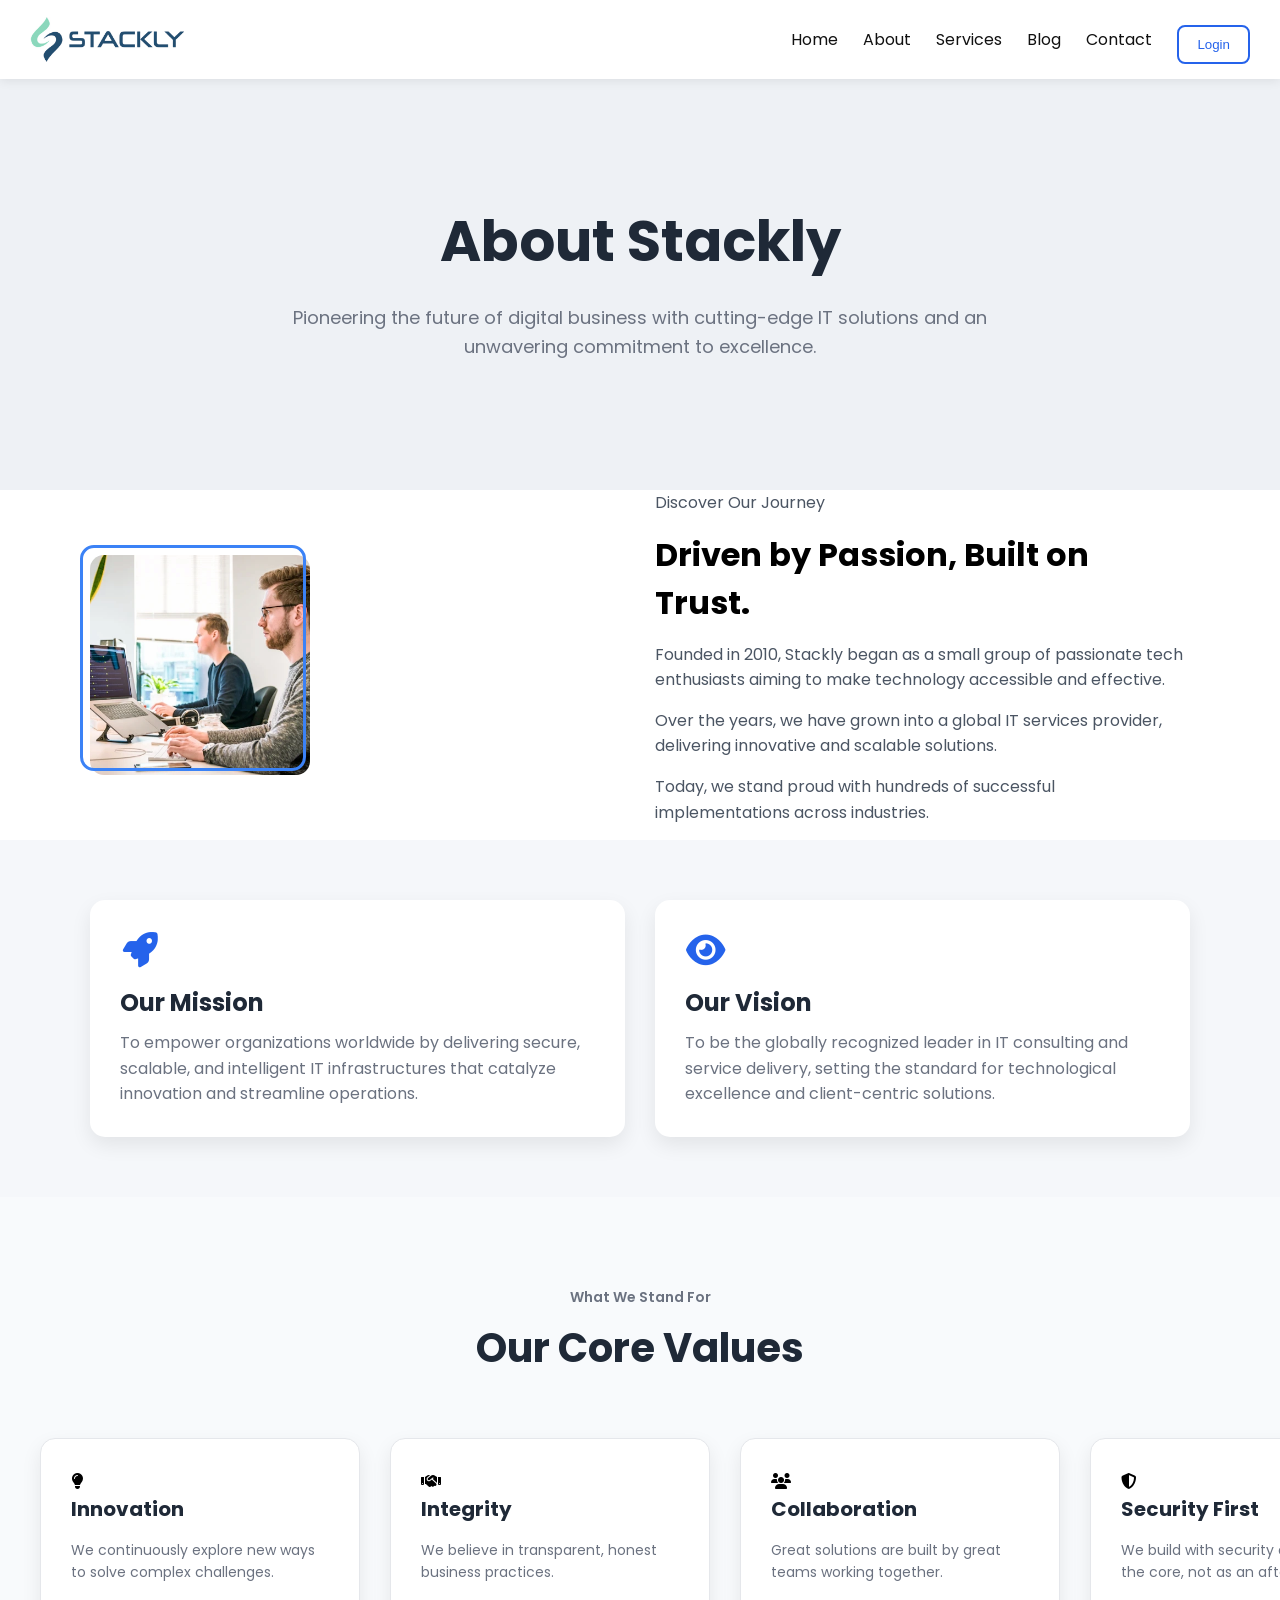
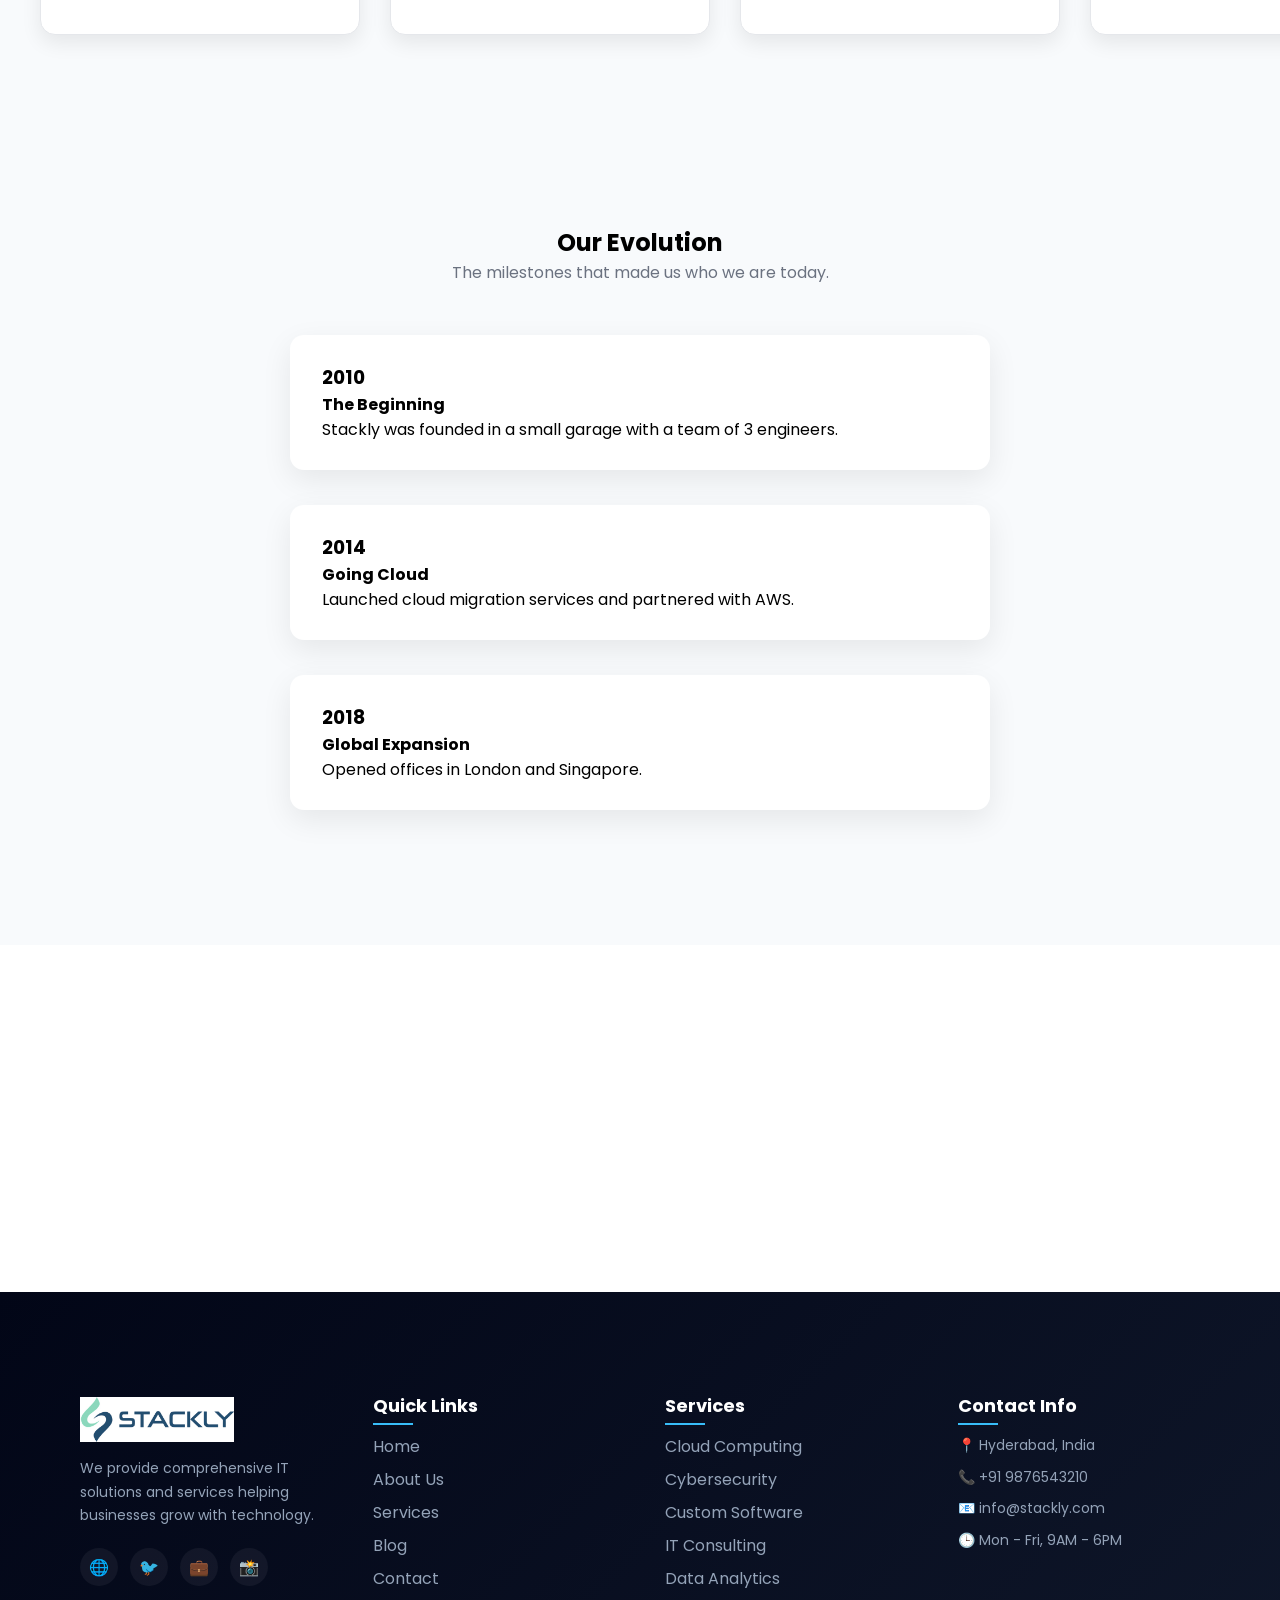
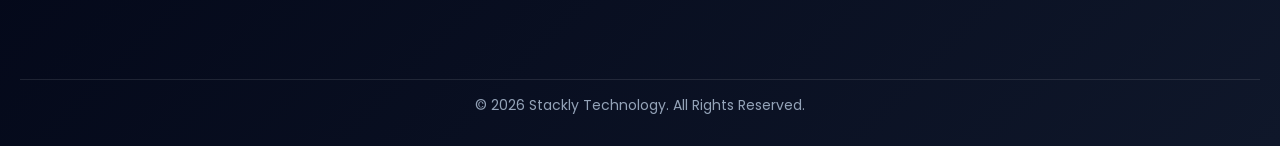
==== commit c3cb3d62: "Update about.html" ====
--- a/about.html
+++ b/about.html
@@ -58,7 +58,7 @@
 
     <!-- IMAGE -->
 <div class="premium-img">
-  <img src="https://images.unsplash.com/photo-1551434678-e076c223a692?fm=webp&w=600&q=80" alt="About">
+  <img src="aboutpic.webp" alt="About">
 </div>
 
     <!-- TEXT -->
--- a/style.css
+++ b/style.css
@@ -22,7 +22,7 @@
 /* ================= NAVBAR ================= */
 /* ===== FORCE FIXED HEADER ===== */
 .navbar {
-  position: fixed;   /* 🔥 force fix */
+  position: fixed;  
   top: 0;
   left: 0;
   width: 100%;
@@ -46,7 +46,7 @@
   color: #111;
 }
 .nav-links a:hover {
-  text-decoration: none;   /* extra safety */
+  text-decoration: none;   
   color: #2563eb;
 }
 /* ===== LOGO CONTAINER ===== */
@@ -58,7 +58,7 @@
 
 /* ===== LOGO IMAGE ===== */
 .logo img {
-  height: 45px;        /* desktop size */
+  height: 45px;       
   width: auto;
   max-width: 100%;
   display: block;
@@ -76,7 +76,7 @@
 @media (max-width: 768px) {
 
   .logo img {
-    height: 35px;      /* smaller on mobile */
+    height: 35px;     
   }
 
   .menu-toggle {
@@ -100,7 +100,7 @@
     color: #2563eb;
   }
 
-  /* 👇 optional but recommended */
+ 
   .nav-links a.active {
     color: #2563eb;
     font-weight: 600;
@@ -260,16 +260,27 @@
   animation: fadeSlideRight 1s ease forwards;
 }
 
+.hero-right {
+  display: flex;
+  justify-content: center;
+  align-items: center;
+}
+
 .hero-right img {
   width: 100%;
+  max-width: 480px;   /* 👈 control size */
+  height: auto;
+  object-fit: contain;
+
   border-radius: 20px;
+
   animation: floatImage 4s ease-in-out infinite;
   box-shadow: 0 20px 40px rgba(0,0,0,0.1);
 }
 
 /* ================= ANIMATIONS ================= */
 
-/* TEXT LEFT */
+
 @keyframes fadeSlideLeft {
   from {
     opacity: 0;
@@ -409,7 +420,7 @@
     gap: 25px;
   }
 
-  /* 🔥 IMAGE FIRST */
+ 
   .about-image {
     order: -1;
     width: 100%;
@@ -590,7 +601,7 @@
   margin-top: 50px;
 }
 
-/* ✅ CARD (IMPORTANT FIX) */
+
 .testimonial-card {
   background: #ffffff;
   padding: 30px;
@@ -651,7 +662,7 @@
   color: #6b7280;
 }
 
-/* ✅ RESPONSIVE */
+/*  RESPONSIVE */
 @media (max-width: 900px) {
   .testimonial-container {
     grid-template-columns: 1fr;
@@ -699,9 +710,7 @@
   border-radius: 16px;
   overflow: hidden;
   transition: 0.3s;
-
   box-shadow: 0 8px 25px rgba(0,0,0,0.08);
-
   max-width: 380px;
   margin: auto;
 }
@@ -713,16 +722,32 @@
 }
 
 /* IMAGE */
+
+/* ===== BLOG IMAGE FINAL FIX ===== */
+
+.blog-img {
+  overflow: hidden;
+}
+
+/* image */
 .blog-img img {
   width: 100%;
-  height: 170px; /* reduced height */
+  height: 180px;        /* equal size */
   object-fit: cover;
-  transition: 0.4s;
-}
-
-/* IMAGE ZOOM */
-.blog-card:hover img {
+  display: block;
+  transition: transform 0.4s ease;
+}
+
+/* hover zoom */
+.blog-card:hover .blog-img img {
   transform: scale(1.08);
+}
+
+/* mobile */
+@media (max-width: 768px) {
+  .blog-img img {
+    height: 160px;
+  }
 }
 
 /* CONTENT */
@@ -1007,7 +1032,7 @@
   color: #1f2937;
   margin-bottom: 20px;
 
-  white-space: nowrap; /* 🔥 FIX LINE BREAK */
+  white-space: nowrap; 
 }
 
 /* TEXT */
@@ -1115,7 +1140,7 @@
 
   /* REMOVE EXTRA BORDER SHIFT */
   .about-image::before {
-    display: none; /* 🔥 fixes mobile layout */
+    display: none; 
   }
 
 /*  */
@@ -1253,14 +1278,14 @@
   margin: 0 auto;
   display: flex;
   flex-direction: column;
-  align-items: center;   /* ⭐ FORCE CENTER */
+  align-items: center;   
 }
 
 /* ===== ITEM ===== */
 .timeline-item {
   width: 100%;
   display: flex;
-  justify-content: center;  /* ⭐ CENTER EACH CARD */
+  justify-content: center; 
   margin-bottom: 35px;
 }
 
@@ -1322,7 +1347,7 @@
   }
 
   .content {
-    width: 100%;          /* full width on mobile */
+    width: 100%;         
     max-width: 100%;
     padding: 18px;
     border-radius: 10px;
@@ -1486,7 +1511,7 @@
   text-decoration: none;   
 }
 .sidebar a:hover {
-  text-decoration: none;   /* prevent underline on hover */
+  text-decoration: none;  
 }
 .sidebar a.active {
   background: #2563eb;
@@ -1638,7 +1663,7 @@
   .content {
     margin: 0;
     padding: 15px;
-    padding-bottom: 80px; /* space for bottom nav */
+    padding-bottom: 80px; 
   }
 
   /* CARDS STACK */
@@ -1785,13 +1810,13 @@
   gap: 40px;
 }
 
-/* 🔥 MAKE CONTENT LEFT */
+/*  MAKE CONTENT LEFT */
 .content {
   order: 1;
   flex: 1;
 }
 
-/* 🔥 IMAGE RIGHT */
+/* IMAGE RIGHT */
 .image-card {
   order: 2;
   flex: 0;
@@ -1802,7 +1827,7 @@
 /* ===== SMALL SQUARE IMAGE ===== */
 
 .image-card img {
-  width: 180px;   /* 👈 increased size */
+  width: 180px;   
   height: 180px;
   object-fit: cover;
   border-radius: 14px;
@@ -2322,7 +2347,7 @@
   padding: 0 20px;
 
   display: grid;
-  grid-template-columns: repeat(3, 1fr); /* 👈 DESKTOP 3 CARDS */
+  grid-template-columns: repeat(3, 1fr);
   gap: 30px;
 }
 
@@ -2602,6 +2627,17 @@
 
 .featured-content {
   flex: 1;
+  display: flex;
+  flex-direction: column;
+  justify-content: center;
+}
+
+.featured-content h2 {
+  margin-bottom: 12px;   
+}
+
+.featured-content .btn {
+  margin-top: 15px;      
 }
 
 /* FILTER */
@@ -2676,3 +2712,28 @@
   }
 
 }
+/*  */
+/* ===== GLOBAL ANIMATION ===== */
+.animate {
+  opacity: 0;
+  transform: translateY(40px);
+  transition: all 0.6s ease;
+}
+
+/* WHEN VISIBLE */
+.animate.show {
+  opacity: 1;
+  transform: translateY(0);
+}
+body {
+  animation: fadePage 0.6s ease;
+}
+
+@keyframes fadePage {
+  from {
+    opacity: 0;
+  }
+  to {
+    opacity: 1;
+  }
+}
